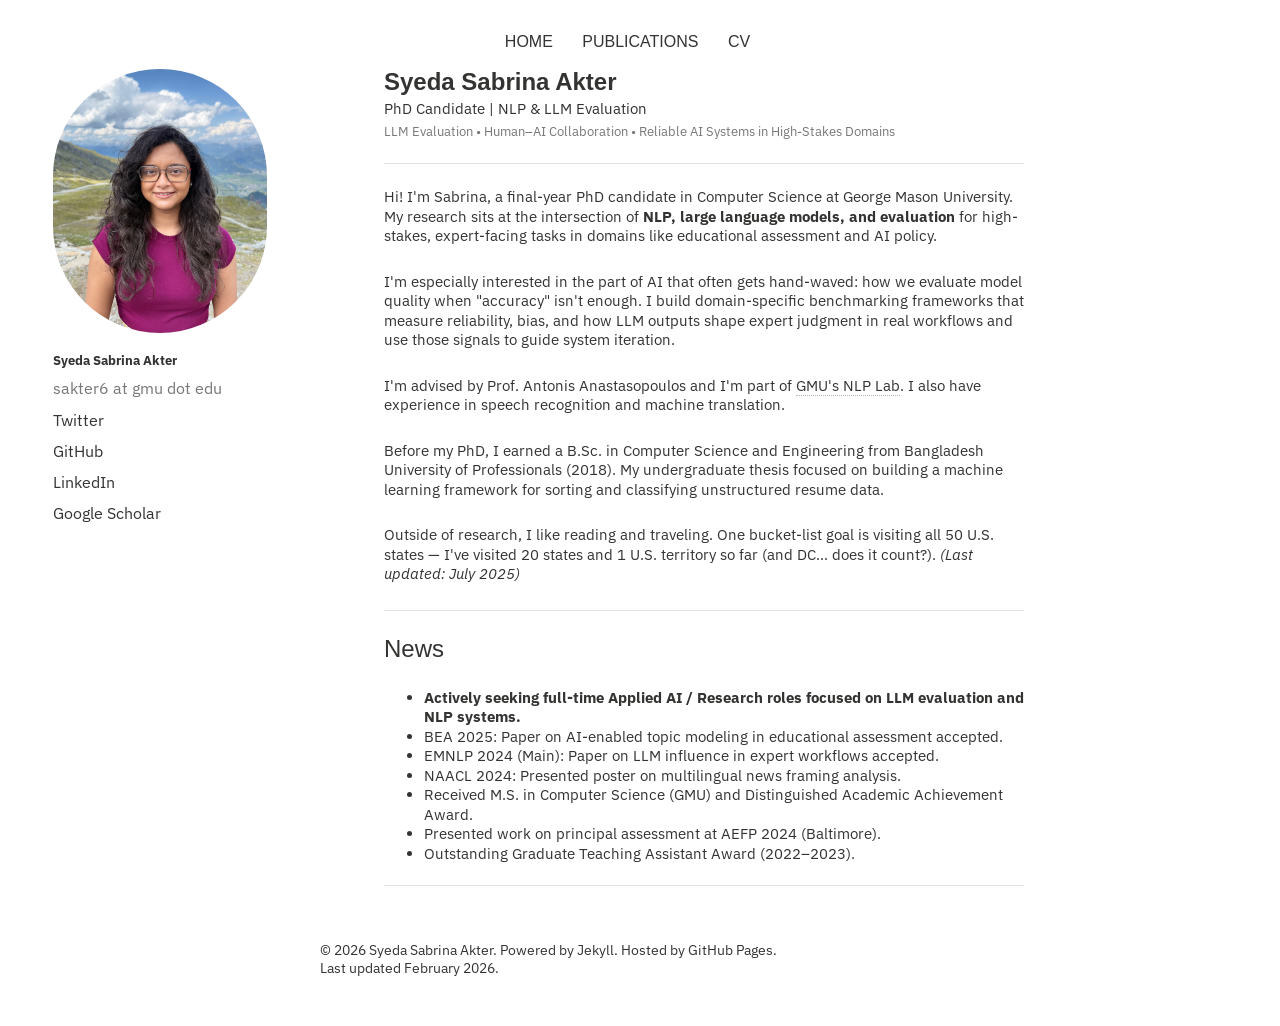
==== index.html @ 2275a905 "Merge pull request #12 from syedasabrina/claude/fix-html-zoom-style-Op8nk Claude/fix html zoom style" ====
<html class="no-js" lang="en">

<head>
<meta charset="utf-8">
<title>Syeda Sabrina Akter</title>

<meta name="keywords" content="about">

<meta name="viewport" content="width=device-width, initial-scale=1.0">

<link rel="stylesheet" href="assets/css/main.css">
<link rel="stylesheet" href="assets/css/additional.css">
<link href="https://fonts.googleapis.com/css?family=PT+Sans+Narrow:400,700|PT+Serif:400,700,400italic|IBM+Plex+Sans:400,700" rel="stylesheet" type="text/css">

</head>

<body class="page">

<div class="navigation-wrapper">
    <div class="top-navigation">
        <nav role="navigation" id="site-nav" class="nav">
            <ul class="xs-nav">
                <li><a href="index.html">HOME</a></li>
                <li><a href="publications.html">PUBLICATIONS</a></li>
                <li><a href="syeda_sabrina_cv.pdf" target="_blank">CV</a></li>
            </ul>
        </nav>
    </div>
</div>

<div id="main" role="main">

<div class="article-author-side my_basics">

    <img src="images/profile_pic.jpg" class="bio-photo" style="max-width:100%;" alt="Syeda Sabrina Akter photo">

    <p class="sidebar-name" style="margin:20px 0 6px 0; font-weight:bold; font-style:normal;">Syeda Sabrina Akter</p>

    <div class="sidebar-contact">
        <p style="margin:0;">sakter6 at gmu dot edu</p>
        <p style="margin:4px 0 0 0;"><a href="https://twitter.com/SyedaSabrina11">Twitter</a></p>
        <p style="margin:4px 0 0 0;"><a href="https://github.com/syedasabrina">GitHub</a></p>
        <p style="margin:4px 0 0 0;"><a href="https://www.linkedin.com/in/syeda-sabrina-akter/">LinkedIn</a></p>
        <p style="margin:4px 0 0 0;"><a href="https://scholar.google.com/citations?user=PHMT3scAAAAJ&hl=en">Google Scholar</a></p>
    </div>

</div>

<article>
<div class="article-wrap">

<div style="margin-bottom:8px;">
    <h3 style="margin:0 0 4px 0;"><b>Syeda Sabrina Akter</b></h3>
    <p style="margin:0 0 6px 0; font-size:15px;">PhD Candidate | NLP &amp; LLM Evaluation</p>
    <p style="margin:0; font-size:13px; color:#777;">LLM Evaluation • Human–AI Collaboration • Reliable AI Systems in High-Stakes Domains</p>
</div>
<hr class="content-divider">

<p style="font-size:15px;">
Hi! I'm Sabrina, a final-year PhD candidate in Computer Science at George Mason University. My research sits at the intersection of <b>NLP, large language models, and evaluation</b> for high-stakes, expert-facing tasks in domains like educational assessment and AI policy.
</p>

<p style="font-size:15px;">
I'm especially interested in the part of AI that often gets hand-waved: how we evaluate model quality when "accuracy" isn't enough. I build domain-specific benchmarking frameworks that measure reliability, bias, and how LLM outputs shape expert judgment in real workflows and use those signals to guide system iteration.
</p>

<p style="font-size:15px;">
I'm advised by Prof. Antonis Anastasopoulos and I'm part of <a href="https://nlp.cs.gmu.edu/">GMU's NLP Lab</a>. I also have experience in speech recognition and machine translation.
</p>

<p style="font-size:15px;">
Before my PhD, I earned a B.Sc. in Computer Science and Engineering from Bangladesh University of Professionals (2018). My undergraduate thesis focused on building a machine learning framework for sorting and classifying unstructured resume data.
</p>

<p style="font-size:15px;">
Outside of research, I like reading and traveling. One bucket-list goal is visiting all 50 U.S. states — I've visited 20 states and 1 U.S. territory so far (and DC… does it count?). <em>(Last updated: July 2025)</em>
</p>

<hr class="content-divider">
<h3>News</h3>

<ul style="font-size:15px;">
<li><b>Actively seeking full-time Applied AI / Research roles focused on LLM evaluation and NLP systems.</b></li>
<li>BEA 2025: Paper on AI-enabled topic modeling in educational assessment accepted.</li>
<li>EMNLP 2024 (Main): Paper on LLM influence in expert workflows accepted.</li>
<li>NAACL 2024: Presented poster on multilingual news framing analysis.</li>
<li>Received M.S. in Computer Science (GMU) and Distinguished Academic Achievement Award.</li>
<li>Presented work on principal assessment at AEFP 2024 (Baltimore).</li>
<li>Outstanding Graduate Teaching Assistant Award (2022–2023).</li>
</ul>
<hr class="content-divider">

</div>
</article>

</div>

<div class="footer-wrap">
<footer>
<span>© 2026 Syeda Sabrina Akter. Powered by Jekyll. Hosted by GitHub Pages.</span><br>
<span>Last updated February 2026.</span>
</footer>
</div>

</body>
</html>
---- assets/css/main.css ----
/*
 *
 *  Minimal Mistakes
 *
 *  Designer: Michael Rose
 *  Twitter: http://twitter.com/mmistakes
 *
*/
/*! normalize.css v2.1.0 | MIT License | git.io/normalize */
/* ==========================================================================
   HTML5 display definitions
   ========================================================================== */
/**
 * Correct `block` display not defined in IE 8/9.
 */
article,
aside,
details,
figcaption,
figure,
footer,
header,
hgroup,
main,
nav,
section,
summary {
  display: block; }

/**
 * Correct `inline-block` display not defined in IE 8/9.
 */
audio,
canvas,
video {
  display: inline-block; }

/**
 * Prevent modern browsers from displaying `audio` without controls.
 * Remove excess height in iOS 5 devices.
 */
audio:not([controls]) {
  display: none;
  height: 0; }

/**
 * Address styling not present in IE 8/9.
 */
[hidden] {
  display: none; }

/* ==========================================================================
   Base
   ========================================================================== */
/**
 * 1. Set default font family to sans-serif.
 * 2. Prevent iOS text size adjust after orientation change, without disabling
 *    user zoom.
 */
html {
  font-family: sans-serif;
  /* 1 */
  -webkit-text-size-adjust: 100%;
  /* 2 */
  -ms-text-size-adjust: 100%;
  /* 2 */ }

/**
 * Remove default margin.
 */
body {
  margin: 0; }

/* ==========================================================================
   Links
   ========================================================================== */
/**
 * Address `outline` inconsistency between Chrome and other browsers.
 */
a:focus {
  outline: thin dotted; }

/**
 * Improve readability when focused and also mouse hovered in all browsers.
 */
a:active,
a:hover {
  outline: 0; }

/* ==========================================================================
   Typography
   ========================================================================== */
/**
 * Address variable `h1` font-size and margin within `section` and `article`
 * contexts in Firefox 4+, Safari 5, and Chrome.
 */
h1 {
  font-size: 2em;
  margin: 0.67em 0; }

/**
 * Address styling not present in IE 8/9, Safari 5, and Chrome.
 */
abbr[title] {
  border-bottom: 1px dotted; }

/**
 * Address style set to `bolder` in Firefox 4+, Safari 5, and Chrome.
 */
b,
strong {
  font-weight: bold; }

/**
 * Address styling not present in Safari 5 and Chrome.
 */
dfn {
  font-style: italic; }

/**
 * Address differences between Firefox and other browsers.
 */
hr {
  -moz-box-sizing: content-box;
  box-sizing: content-box;
  height: 0; }

/**
 * Address styling not present in IE 8/9.
 */
mark {
  background: #ff0;
  color: #000; }

/**
 * Correct font family set oddly in Safari 5 and Chrome.
 */
code,
kbd,
pre,
samp {
  font-family: monospace, serif;
  font-size: 1em; }

/**
 * Improve readability of pre-formatted text in all browsers.
 */
pre {
  white-space: pre; }

/**
 * Set consistent quote types.
 */
q {
  quotes: "\201C" "\201D" "\2018" "\2019"; }

/**
 * Address inconsistent and variable font size in all browsers.
 */
small {
  font-size: 80%; }

/**
 * Prevent `sub` and `sup` affecting `line-height` in all browsers.
 */
sub,
sup {
  font-size: 75%;
  line-height: 0;
  position: relative;
  vertical-align: baseline; }

sup {
  top: -0.5em; }

sub {
  bottom: -0.25em; }

/* ==========================================================================
   Embedded content
   ========================================================================== */
/**
 * Remove border when inside `a` element in IE 8/9.
 */
img {
  border: 0; }

/**
 * Correct overflow displayed oddly in IE 9.
 */
svg:not(:root) {
  overflow: hidden; }

/* ==========================================================================
   Figures
   ========================================================================== */
/**
 * Address margin not present in IE 8/9 and Safari 5.
 */
figure {
  margin: 0; }

/* ==========================================================================
   Forms
   ========================================================================== */
/**
 * Define consistent border, margin, and padding.
 */
fieldset {
  border: 1px solid #c0c0c0;
  margin: 0 2px;
  padding: 0.35em 0.625em 0.75em; }

/**
 * 1. Correct `color` not being inherited in IE 8/9.
 * 2. Remove padding so people aren't caught out if they zero out fieldsets.
 */
legend {
  border: 0;
  /* 1 */
  padding: 0;
  /* 2 */ }

/**
 * 1. Correct font family not being inherited in all browsers.
 * 2. Correct font size not being inherited in all browsers.
 * 3. Address margins set differently in Firefox 4+, Safari 5, and Chrome.
 */
button,
input,
select,
textarea {
  font-family: inherit;
  /* 1 */
  font-size: 100%;
  /* 2 */
  margin: 0;
  /* 3 */ }

/**
 * Address Firefox 4+ setting `line-height` on `input` using `!important` in
 * the UA stylesheet.
 */
button,
input {
  line-height: normal; }

/**
 * Address inconsistent `text-transform` inheritance for `button` and `select`.
 * All other form control elements do not inherit `text-transform` values.
 * Correct `button` style inheritance in Chrome, Safari 5+, and IE 8+.
 * Correct `select` style inheritance in Firefox 4+ and Opera.
 */
button,
select {
  text-transform: none; }

/**
 * 1. Avoid the WebKit bug in Android 4.0.* where (2) destroys native `audio`
 *    and `video` controls.
 * 2. Correct inability to style clickable `input` types in iOS.
 * 3. Improve usability and consistency of cursor style between image-type
 *    `input` and others.
 */
button,
html input[type="button"],
input[type="reset"],
input[type="submit"] {
  -webkit-appearance: button;
  /* 2 */
  cursor: pointer;
  /* 3 */ }

/**
 * Re-set default cursor for disabled elements.
 */
button[disabled],
html input[disabled] {
  cursor: default; }

/**
 * 1. Address box sizing set to `content-box` in IE 8/9.
 * 2. Remove excess padding in IE 8/9.
 */
input[type="checkbox"],
input[type="radio"] {
  box-sizing: border-box;
  /* 1 */
  padding: 0;
  /* 2 */ }

/**
 * 1. Address `appearance` set to `searchfield` in Safari 5 and Chrome.
 * 2. Address `box-sizing` set to `border-box` in Safari 5 and Chrome
 *    (include `-moz` to future-proof).
 */
input[type="search"] {
  -webkit-appearance: textfield;
  /* 1 */
  -moz-box-sizing: content-box;
  -webkit-box-sizing: content-box;
  /* 2 */
  box-sizing: content-box; }

/**
 * Remove inner padding and search cancel button in Safari 5 and Chrome
 * on OS X.
 */
input[type="search"]::-webkit-search-cancel-button,
input[type="search"]::-webkit-search-decoration {
  -webkit-appearance: none; }

/**
 * Remove inner padding and border in Firefox 4+.
 */
button::-moz-focus-inner,
input::-moz-focus-inner {
  border: 0;
  padding: 0; }

/**
 * 1. Remove default vertical scrollbar in IE 8/9.
 * 2. Improve readability and alignment in all browsers.
 */
textarea {
  overflow: auto;
  /* 1 */
  vertical-align: top;
  /* 2 */ }

/* ==========================================================================
   Tables
   ========================================================================== */
/**
 * Remove most spacing between table cells.
 */
table {
  border-collapse: collapse;
  border-spacing: 0;
  margin-bottom: 1.5em;
  width: 100%;
  /* make full width */ }

/* Selection ============================================= */
::-moz-selection {
  background-color: #dadada;
  color: #343434;
  text-shadow: none; }

::selection {
  background-color: #dadada;
  color: #343434;
  text-shadow: none; }

/* Global Classes ======================================== */
.all-caps {
  text-transform: uppercase; }

.pull-left {
  float: left; }

.pull-right {
  float: right; }

.image-pull-right {
  float: right;
  margin-top: 0; }

.clearfix {
  *zoom: 1; }
  .clearfix:before, .clearfix:after {
    display: table;
    content: ""; }
  .clearfix:after {
    clear: both; }

.unstyled-list {
  list-style: none;
  margin-left: 0;
  padding-left: 0; }
  .unstyled-list li {
    list-style-type: none; }

/* Global Transition ==================================== */
b, i, strong, em, blockquote, p, q, span, figure, img, h1, h2, header, input, a {
  -webkit-transition: all 0.2s ease;
  -moz-transition: all 0.2s ease;
  -ms-transition: all 0.2s ease;
  -o-transition: all 0.2s ease;
  transition: all 0.2s ease; }

h1, h2, h3, h4, h5, h6 {
  font-family: "Pragati Narrow", sans-serif; }

h1 {
  font-size: 32px;
  font-size: 2rem;
  line-height: 0.8125;
  margin-bottom: 26px;
  margin-bottom: 1.625rem; }

h2 {
  font-size: 28px;
  font-size: 1.75rem;
  line-height: 0.9286;
  margin-bottom: 26px;
  margin-bottom: 1.625rem; }

h3 {
  font-weight: normal;
  font-size: 24px;
  font-size: 1.5rem;
  line-height: 1.0833;
  margin-bottom: 26px;
  margin-bottom: 1.625rem; }

h4 {
  font-weight: normal;
  font-size: 18px;
  font-size: 1.125rem;
  line-height: 1.4444;
  margin-bottom: 26px;
  margin-bottom: 1.625rem; }

h5 {
  font-weight: normal;
  font-size: 16px;
  font-size: 1rem;
  line-height: 1.625;
  margin-bottom: 26px;
  margin-bottom: 1.625rem; }

h6 {
  font-weight: normal;
  font-size: 14px;
  font-size: 0.875rem;
  line-height: 1.8571;
  margin-bottom: 26px;
  margin-bottom: 1.625rem; }

a {
  text-decoration: none;
  color: #343434; }
  a:visited {
    color: #4e4e4e; }
  a:hover {
    color: #1b1b1b; }
  a:focus {
    outline: thin dotted;
    color: #343434; }
  a:hover, a:active {
    outline: 0; }

figcaption {
  padding-top: 10px;
  font-size: 14px;
  font-size: 0.875rem;
  line-height: 1.8571;
  line-height: 1.3;
  color: #4d4d4b; }

.image-credit {
  display: inline;
  float: left;
  width: 83.33333%;
  margin-left: 8.33333%;
  margin-right: 8.33333%;
  display: block;
  text-align: right;
  font-size: 12px;
  font-size: 0.75rem;
  line-height: 2.1667;
  line-height: 1.3;
  font-style: italic;
  color: #80807e; }
  @media only screen and (min-width: 37.5em) {
    .image-credit {
      display: inline;
      float: left;
      width: 75%;
      margin-left: 0%;
      margin-right: 0%; } }
  @media only screen and (min-width: 86.375em) {
    .image-credit {
      display: inline;
      float: left;
      width: 70.83333%; } }
  .image-credit a {
    color: #80807e; }

.notice {
  margin-top: 1.5em;
  padding: .5em 1em;
  text-indent: 0;
  font-size: 14px;
  font-size: 0.875rem;
  background-color: #fff;
  border: 1px solid #cccccc;
  border-radius: 3px; }

blockquote {
  margin-left: -28px;
  padding-left: 20px;
  border-left: 8px solid #333332;
  font-family: "IBM Plex Sans", sans-serif;
  font-style: italic; }

.footnotes ol, .footnotes li, .footnotes p {
  margin-bottom: 0;
  font-size: 14px;
  font-size: 0.875rem; }

p {
  margin: 0 0 1.625rem; }

tt, code, kbd, samp, pre {
  font-family: Monaco, "Courier New", "DejaVu Sans Mono", "Bitstream Vera Sans Mono", monospace; }

p code,
li code {
  font-size: 12px;
  font-size: 0.75rem;
  line-height: 1.5;
  white-space: nowrap;
  margin: 0 2px;
  padding: 0 5px;
  border: 1px solid #f7f7f7;
  background-color: #efefef;
  border-radius: 3px; }

pre {
  font-size: 12px;
  font-size: 0.75rem;
  line-height: 1.5;
  overflow-x: auto; }

.highlight {
  background-color: #efefef;
  font-family: Monaco, "Courier New", "DejaVu Sans Mono", "Bitstream Vera Sans Mono", monospace;
  font-size: 12px;
  font-size: 0.75rem;
  line-height: 2.1667;
  color: #333332;
  margin-bottom: 1.5em;
  border-radius: 4px;
  /* Comment */
  /* Error */
  /* Keyword */
  /* Operator */
  /* Comment.Multiline */
  /* Comment.Preproc */
  /* Comment.Single */
  /* Comment.Special */
  /* Generic.Deleted */
  /* Generic.Emph */
  /* Generic.Error */
  /* Generic.Heading */
  /* Generic.Inserted */
  /* Generic.Output */
  /* Generic.Prompt */
  /* Generic.Strong */
  /* Generic.Subheading */
  /* Generic.Traceback */
  /* Keyword.Constant */
  /* Keyword.Declaration */
  /* Keyword.Namespace */
  /* Keyword.Pseudo */
  /* Keyword.Reserved */
  /* Keyword.Type */
  /* Literal.Number */
  /* Literal.String */
  /* Name.Attribute */
  /* Name.Builtin */
  /* Name.Class */
  /* Name.Constant */
  /* Name.Decorator */
  /* Name.Entity */
  /* Name.Exception */
  /* Name.Function */
  /* Name.Label */
  /* Name.Namespace */
  /* Name.Tag */
  /* Name.Variable */
  /* Operator.Word */
  /* Text.Whitespace */
  /* Literal.Number.Float */
  /* Literal.Number.Hex */
  /* Literal.Number.Integer */
  /* Literal.Number.Oct */
  /* Literal.String.Backtick */
  /* Literal.String.Char */
  /* Literal.String.Doc */
  /* Literal.String.Double */
  /* Literal.String.Escape */
  /* Literal.String.Heredoc */
  /* Literal.String.Interpol */
  /* Literal.String.Other */
  /* Literal.String.Regex */
  /* Literal.String.Single */
  /* Literal.String.Symbol */
  /* Name.Builtin.Pseudo */
  /* Name.Variable.Class */
  /* Name.Variable.Global */
  /* Name.Variable.Instance */
  /* Literal.Number.Integer.Long */ }
  .highlight pre {
    position: relative;
    margin: 0;
    padding: 1em; }
  .highlight .lineno {
    padding-right: 24px;
    color: #b3b3b1; }
  .highlight .hll {
    background-color: #ffffcc; }
  .highlight .c {
    color: #999988;
    font-style: italic; }
  .highlight .err {
    color: #a61717;
    background-color: #e3d2d2; }
  .highlight .k {
    color: #000000;
    font-weight: bold; }
  .highlight .o {
    color: #000000;
    font-weight: bold; }
  .highlight .cm {
    color: #999988;
    font-style: italic; }
  .highlight .cp {
    color: #999999;
    font-weight: bold;
    font-style: italic; }
  .highlight .c1 {
    color: #999988;
    font-style: italic; }
  .highlight .cs {
    color: #999999;
    font-weight: bold;
    font-style: italic; }
  .highlight .gd {
    color: #000000;
    background-color: #ffdddd; }
  .highlight .ge {
    color: #000000;
    font-style: italic; }
  .highlight .gr {
    color: #aa0000; }
  .highlight .gh {
    color: #999999; }
  .highlight .gi {
    color: #000000;
    background-color: #ddffdd; }
  .highlight .go {
    color: #888888; }
  .highlight .gp {
    color: #555555; }
  .highlight .gs {
    font-weight: bold; }
  .highlight .gu {
    color: #aaaaaa; }
  .highlight .gt {
    color: #aa0000; }
  .highlight .kc {
    color: #000000;
    font-weight: bold; }
  .highlight .kd {
    color: #000000;
    font-weight: bold; }
  .highlight .kn {
    color: #000000;
    font-weight: bold; }
  .highlight .kp {
    color: #000000;
    font-weight: bold; }
  .highlight .kr {
    color: #000000;
    font-weight: bold; }
  .highlight .kt {
    color: #445588;
    font-weight: bold; }
  .highlight .m {
    color: #009999; }
  .highlight .s {
    color: #d01040; }
  .highlight .na {
    color: #008080; }
  .highlight .nb {
    color: #0086B3; }
  .highlight .nc {
    color: #445588;
    font-weight: bold; }
  .highlight .no {
    color: #008080; }
  .highlight .nd {
    color: #3c5d5d;
    font-weight: bold; }
  .highlight .ni {
    color: #800080; }
  .highlight .ne {
    color: #990000;
    font-weight: bold; }
  .highlight .nf {
    color: #990000;
    font-weight: bold; }
  .highlight .nl {
    color: #990000;
    font-weight: bold; }
  .highlight .nn {
    color: #555555; }
  .highlight .nt {
    color: #000080; }
  .highlight .nv {
    color: #008080; }
  .highlight .ow {
    color: #000000;
    font-weight: bold; }
  .highlight .w {
    color: #bbbbbb; }
  .highlight .mf {
    color: #009999; }
  .highlight .mh {
    color: #009999; }
  .highlight .mi {
    color: #009999; }
  .highlight .mo {
    color: #009999; }
  .highlight .sb {
    color: #d01040; }
  .highlight .sc {
    color: #d01040; }
  .highlight .sd {
    color: #d01040; }
  .highlight .s2 {
    color: #d01040; }
  .highlight .se {
    color: #d01040; }
  .highlight .sh {
    color: #d01040; }
  .highlight .si {
    color: #d01040; }
  .highlight .sx {
    color: #d01040; }
  .highlight .sr {
    color: #009926; }
  .highlight .s1 {
    color: #d01040; }
  .highlight .ss {
    color: #990073; }
  .highlight .bp {
    color: #999999; }
  .highlight .vc {
    color: #008080; }
  .highlight .vg {
    color: #008080; }
  .highlight .vi {
    color: #008080; }
  .highlight .il {
    color: #009999; }

.CodeRay {
  background-color: #efefef;
  font-family: Monaco, "Courier New", "DejaVu Sans Mono", "Bitstream Vera Sans Mono", monospace;
  font-size: 12px;
  font-size: 0.75rem;
  line-height: 2.1667;
  color: #333332;
  margin-bottom: 1.5em;
  border-radius: 4px; }
  .CodeRay pre {
    margin: 0px;
    padding: 1em; }

span.CodeRay {
  white-space: pre;
  border: 0px;
  padding: 2px; }

table.CodeRay {
  border-collapse: collapse;
  width: 100%;
  padding: 2px; }

table.CodeRay td {
  padding: 1em 0.5em;
  vertical-align: top; }

.CodeRay .line-numbers, .CodeRay .no {
  background-color: #ECECEC;
  color: #AAA;
  text-align: right; }

.CodeRay .line-numbers a {
  color: #AAA; }

.CodeRay .line-numbers tt {
  font-weight: bold; }

.CodeRay .line-numbers .highlighted {
  color: red; }

.CodeRay .line {
  display: block;
  float: left;
  width: 100%; }

.CodeRay span.line-numbers {
  padding: 0 24px 0 4px; }

.CodeRay .code {
  width: 100%; }

ol.CodeRay {
  font-size: 10pt; }

ol.CodeRay li {
  white-space: pre; }

.CodeRay .code pre {
  overflow: auto; }

.CodeRay .debug {
  color: white !important;
  background: blue !important; }

.CodeRay .annotation {
  color: #007; }

.CodeRay .attribute-name {
  color: #f08; }

.CodeRay .attribute-value {
  color: #700; }

.CodeRay .binary {
  color: #509;
  font-weight: bold; }

.CodeRay .comment {
  color: #998;
  font-style: italic; }

.CodeRay .char {
  color: #04D; }

.CodeRay .char .content {
  color: #04D; }

.CodeRay .char .delimiter {
  color: #039; }

.CodeRay .class {
  color: #458;
  font-weight: bold; }

.CodeRay .complex {
  color: #A08;
  font-weight: bold; }

.CodeRay .constant {
  color: teal; }

.CodeRay .color {
  color: #0A0; }

.CodeRay .class-variable {
  color: #369; }

.CodeRay .decorator {
  color: #B0B; }

.CodeRay .definition {
  color: #099;
  font-weight: bold; }

.CodeRay .directive {
  color: #088;
  font-weight: bold; }

.CodeRay .delimiter {
  color: black; }

.CodeRay .doc {
  color: #970; }

.CodeRay .doctype {
  color: #34b; }

.CodeRay .doc-string {
  color: #D42;
  font-weight: bold; }

.CodeRay .escape {
  color: #666;
  font-weight: bold; }

.CodeRay .entity {
  color: #800;
  font-weight: bold; }

.CodeRay .error {
  color: #F00;
  background-color: #FAA; }

.CodeRay .exception {
  color: #C00;
  font-weight: bold; }

.CodeRay .filename {
  color: #099; }

.CodeRay .function {
  color: #900;
  font-weight: bold; }

.CodeRay .global-variable {
  color: teal;
  font-weight: bold; }

.CodeRay .hex {
  color: #058;
  font-weight: bold; }

.CodeRay .integer {
  color: #099; }

.CodeRay .include {
  color: #B44;
  font-weight: bold; }

.CodeRay .inline {
  color: black; }

.CodeRay .inline .inline {
  background: #ccc; }

.CodeRay .inline .inline .inline {
  background: #bbb; }

.CodeRay .inline .inline-delimiter {
  color: #D14; }

.CodeRay .inline-delimiter {
  color: #D14; }

.CodeRay .important {
  color: #f00; }

.CodeRay .interpreted {
  color: #B2B;
  font-weight: bold; }

.CodeRay .instance-variable {
  color: teal; }

.CodeRay .label {
  color: #970;
  font-weight: bold; }

.CodeRay .local-variable {
  color: #963; }

.CodeRay .octal {
  color: #40E;
  font-weight: bold; }

.CodeRay .predefined-constant {
  font-weight: bold; }

.CodeRay .predefined {
  color: #369;
  font-weight: bold; }

.CodeRay .preprocessor {
  color: #579; }

.CodeRay .pseudo-class {
  color: #00C;
  font-weight: bold; }

.CodeRay .predefined-type {
  color: #074;
  font-weight: bold; }

.CodeRay .reserved, .keyword {
  color: #000;
  font-weight: bold; }

.CodeRay .key {
  color: #808; }

.CodeRay .key .delimiter {
  color: #606; }

.CodeRay .key .char {
  color: #80f; }

.CodeRay .value {
  color: #088; }

.CodeRay .regexp {
  background-color: #fff0ff; }

.CodeRay .regexp .content {
  color: #808; }

.CodeRay .regexp .delimiter {
  color: #404; }

.CodeRay .regexp .modifier {
  color: #C2C; }

.CodeRay .regexp .function {
  color: #404;
  font-weight: bold; }

.CodeRay .string {
  color: #D20; }

.CodeRay .string .string .string {
  background-color: #ffd0d0; }

.CodeRay .string .content {
  color: #D14; }

.CodeRay .string .char {
  color: #D14; }

.CodeRay .string .delimiter {
  color: #D14; }

.CodeRay .shell {
  color: #D14; }

.CodeRay .shell .delimiter {
  color: #D14; }

.CodeRay .symbol {
  color: #990073; }

.CodeRay .symbol .content {
  color: #A60; }

.CodeRay .symbol .delimiter {
  color: #630; }

.CodeRay .tag {
  color: #070; }

.CodeRay .tag-special {
  color: #D70;
  font-weight: bold; }

.CodeRay .type {
  color: #339;
  font-weight: bold; }

.CodeRay .variable {
  color: #036; }

.CodeRay .insert {
  background: #afa; }

.CodeRay .delete {
  background: #faa; }

.CodeRay .change {
  color: #aaf;
  background: #007; }

.CodeRay .head {
  color: #f8f;
  background: #505; }

.CodeRay .insert .insert {
  color: #080;
  font-weight: bold; }

.CodeRay .delete .delete {
  color: #800;
  font-weight: bold; }

.CodeRay .change .change {
  color: #66f; }

.CodeRay .head .head {
  color: #f4f; }

hr {
  display: block;
  margin: 1em 0;
  padding: 0;
  height: 1px;
  border: 0;
  border-top: 1px solid #ccc;
  border-bottom: 1px solid #fff; }

/* Figures and images ==================================== */
figure {
  margin-bottom: 1.625rem; }

article img {
  max-width: 100%;
  height: auto;
  border-width: 0;
  vertical-align: middle;
  -ms-interpolation-mode: bicubic; }

svg:not(:root) {
  overflow: hidden; }

.half {
  margin: 0 auto;
  width: 100%;
  *zoom: 1; }
  .half:before, .half:after {
    display: table;
    content: "";
    line-height: 0; }
  .half:after {
    clear: both; }
  @media only screen and (min-width: 30em) {
    .half img {
      display: inline;
      float: left;
      width: 50%; }
    .half figcaption {
      display: inline;
      float: left;
      width: 100%; } }

.third {
  margin: 0 auto;
  width: 100%;
  *zoom: 1; }
  .third:before, .third:after {
    display: table;
    content: "";
    line-height: 0; }
  .third:after {
    clear: both; }
  @media only screen and (min-width: 30em) {
    .third img {
      display: inline;
      float: left;
      width: 33.33333%; }
    .third figcaption {
      display: inline;
      float: left;
      width: 100%; } }

/* Buttons ============================================== */
.btn, #goog-wm-sb {
  display: inline-block;
  margin-bottom: 20px;
  padding: 8px 20px;
  font-size: 14px;
  font-size: 0.875rem;
  background-color: #111;
  color: #fff;
  border-width: 2px !important;
  border-style: solid !important;
  border-color: #111;
  border-radius: 3px; }
  .btn:visited, #goog-wm-sb:visited {
    color: #fff; }
  .btn:hover, #goog-wm-sb:hover {
    background-color: #fff;
    color: #111; }

  .btn-outline-success {
    background-color: #5cb85c;
    color: #fff;
    border-color: #5cb85c; }
    .btn-outline-success:visited {
      color: #fff; }
    .btn-outline-success:hover {
      background-color: #fff;
      color: #5cb85c; }

  .btn-outline-danger {
    background-color: #dc3545;
    color: #fff;
    border-color: #dc3545; }
    .btn-outline-success:visited {
      color: #fff; }
    .btn-outline-success:hover {
      background-color: #fff;
      color: #dc3545; }

.btn-success {
  background-color: #5cb85c;
  color: #fff;
  border-color: #5cb85c; }
  .btn-success:visited {
    color: #fff; }
  .btn-success:hover {
    background-color: #fff;
    color: #5cb85c; }

.btn-warning {
  background-color: #dd8338;
  color: #fff;
  border-color: #dd8338; }
  .btn-warning:visited {
    color: #fff; }
  .btn-warning:hover {
    background-color: #fff;
    color: #dd8338; }

.btn-danger {
  background-color: #C64537;
  color: #fff;
  border-color: #C64537; }
  .btn-danger:visited {
    color: #fff; }
  .btn-danger:hover {
    background-color: #fff;
    color: #C64537; }

.btn-info {
  background-color: #308cbc;
  color: #fff;
  border-color: #308cbc; }
  .btn-info:visited {
    color: #fff; }
  .btn-info:hover {
    background-color: #fff;
    color: #308cbc; }

/* Well ================================================= */
.well {
  min-height: 20px;
  padding: 19px;
  margin-bottom: 20px;
  background-color: #f5f5f5;
  border: 1px solid #e3e3e3;
  border-radius: 4px;
  -webkit-box-shadow: inset 0 1px 1px rgba(0, 0, 0, 0.05);
  -moz-box-shadow: inset 0 1px 1px rgba(0, 0, 0, 0.05);
  box-shadow: inset 0 1px 1px rgba(0, 0, 0, 0.05); }

btnform {
  margin: 0 0 5px 0; }
  btnform fieldset {
    margin-bottom: 5px;
    padding: 0;
    border-width: 0; }
  btnform legend {
    display: block;
    width: 100%;
    margin-bottom: 10px;
    *margin-left: -7px;
    padding: 0;
    color: #333332;
    border: 0;
    border-bottom: 1px solid #dddddd;
    white-space: normal; }
  btnform p {
    margin-bottom: 5px / 2; }
  btnform ul {
    list-style-type: none;
    margin: 0 0 5px 0;
    padding: 0; }
  btnform br {
    display: none; }

label,
input,
button,
select,
textarea {
  vertical-align: baseline;
  *vertical-align: middle; }

input,
button,
select,
textarea {
  font-family: "IBM Plex Sans", sans-serif;
  -webkit-box-sizing: border-box;
  -moz-box-sizing: border-box;
  -ms-box-sizing: border-box;
  box-sizing: border-box; }

label {
  display: block;
  margin-bottom: 10px / 8;
  font-weight: bold;
  color: #333332;
  cursor: pointer; }
  label input,
  label textarea,
  label select {
    display: block; }

input,
textarea,
select {
  display: inline-block;
  width: 100%;
  padding: 4px;
  margin-bottom: 5px / 4;
  background-color: #fff;
  border: 1px solid #dddddd;
  color: #333332; }
  input:hover,
  textarea:hover,
  select:hover {
    border-color: #919191; }

.input-mini {
  width: 60px; }

.input-small {
  width: 90px; }

input[type="image"],
input[type="checkbox"],
input[type="radio"] {
  width: auto;
  height: auto;
  padding: 0;
  margin: 3px 0;
  *margin-top: 0;
  line-height: normal;
  cursor: pointer;
  border-radius: 0;
  border: 0 \9; }

input[type="checkbox"],
input[type="radio"] {
  -webkit-box-sizing: border-box;
  -moz-box-sizing: border-box;
  -ms-box-sizing: border-box;
  box-sizing: border-box;
  padding: 0;
  *width: 13px;
  *height: 13px; }

input[type="image"] {
  border: 0;
  -webkit-box-shadow: none;
  -moz-box-shadow: none;
  box-shadow: none; }

input[type="file"] {
  width: auto;
  padding: initial;
  line-height: initial;
  border: initial;
  background-color: transparent;
  background-color: initial;
  -webkit-box-shadow: none;
  -moz-box-shadow: none;
  box-shadow: none; }

input[type="button"],
input[type="reset"],
input[type="submit"] {
  width: auto;
  height: auto;
  cursor: pointer;
  *overflow: visible; }

select,
input[type="file"] {
  *margin-top: 4px; }

select {
  width: auto;
  background-color: #fff; }

select[multiple],
select[size] {
  height: auto; }

textarea {
  resize: vertical;
  overflow: auto;
  height: auto;
  overflow: auto;
  vertical-align: top; }

input[type="hidden"] {
  display: none; }

.radio,
.checkbox {
  padding-left: 18px;
  font-weight: normal; }

.radio input[type="radio"],
.checkbox input[type="checkbox"] {
  float: left;
  margin-left: -18px; }

.radio.inline,
.checkbox.inline {
  display: inline-block;
  padding-top: 5px;
  margin-bottom: 0;
  vertical-align: middle; }

.radio.inline + .radio.inline,
.checkbox.inline + .checkbox.inline {
  margin-left: 10px; }

/* disabled ==================================== */
input[disabled],
select[disabled],
textarea[disabled],
input[readonly],
select[readonly],
textarea[readonly] {
  opacity: 0.5;
  cursor: not-allowed; }

/* focus and active ============================ */
input:focus,
textarea:focus {
  border-color: #111;
  outline: 0;
  outline: thin dotted \9; }

input[type="file"]:focus,
input[type="radio"]:focus,
input[type="checkbox"]:focus,
select:focus {
  -webkit-box-shadow: none;
  -moz-box-shadow: none;
  box-shadow: none; }

/* help text ==================================== */
.help-block,
.help-inline {
  color: #919191; }

.help-block {
  display: block;
  margin-bottom: 1em;
  line-height: 1em; }

.help-inline {
  display: inline-block;
  vertical-align: middle;
  padding-left: 5px; }

/* .form-inline ================================= */
.form-inline input,
.form-inline textarea,
.form-inline select {
  display: inline-block;
  margin-bottom: 0; }

.form-inline label {
  display: inline-block; }

.form-inline .radio,
.form-inline .checkbox,
.form-inline .radio {
  padding-left: 0;
  margin-bottom: 0;
  vertical-align: middle; }

.form-inline .radio input[type="radio"],
.form-inline .checkbox input[type="checkbox"] {
  float: left;
  margin-left: 0;
  margin-right: 3px; }

/* .form-search ================================= */
.form-search input,
.form-search textarea,
.form-search select {
  display: inline-block;
  margin-bottom: 0; }

.form-search .search-query {
  padding-left: 14px;
  padding-right: 14px;
  margin-bottom: 0;
  border-radius: 14px; }

.form-search label {
  display: inline-block; }

.form-search .radio,
.form-search .checkbox,
.form-inline .radio {
  padding-left: 0;
  margin-bottom: 0;
  vertical-align: middle; }

.form-search .radio input[type="radio"],
.form-search .checkbox input[type="checkbox"] {
  float: left;
  margin-left: 0;
  margin-right: 3px; }

body {
  background-color: #fff;
  font-family: "IBM Plex Sans", sans-serif;
  color: #333332;
  line-height: 1.3; }

.navigation-wrapper {
  margin: 0 auto;
  width: 100%;
  padding: 2em 0 0;
  font-family: "Pragati Narrow", sans-serif;
  font-weight: normal;
  text-transform: uppercase;
  *zoom: 1; }
  .navigation-wrapper:before, .navigation-wrapper:after {
    display: table;
    content: "";
    line-height: 0; }
  .navigation-wrapper:after {
    clear: both; }

.site-name {
  display: inline;
  float: left;
  width: 83.33333%;
  margin-left: 8.33333%;
  margin-right: 8.33333%;
  margin-bottom: 1em;
  float: none;
  display: block;
  font-size: 24px;
  font-size: 1.5rem; }
  @media only screen and (min-width: 37.5em) {
    .site-name {
      display: inline;
      float: left;
      width: 16.66667%;
      margin-left: 4.16667%;
      margin-right: 4.16667%;
      font-size: 16px;
      font-size: 1rem; } }
  @media only screen and (min-width: 86.375em) {
    .site-name {
      display: inline;
      float: left;
      width: 12.5%;
      margin-left: 16.66667%; } }

.top-navigation {
  display: inline;
  float: left;
  width: 83.33333%;
  margin-left: 8.33333%;
  margin-right: 8.33333%;
  margin-bottom: 1em;
  float: none;
  display: block; }
  @media only screen and (min-width: 37.5em) {
    .top-navigation {
      display: inline;
      float: left;
      width: 75%;
      margin-left: 0%;
      margin-right: 0%; } }
  @media only screen and (min-width: 86.375em) {
    .top-navigation {
      display: inline;
      float: left;
      width: 66.66667%; } }
  .top-navigation ul {
    margin: 0;
    padding: 0;
    clear: both;
    list-style-type: none; }
  .top-navigation li {
    display: block;
    list-style-type: none;
    border-bottom: 1px solid #dddddd;
    border-bottom: 1px solid fade(#111, 10);
    font-size: 16px;
    font-size: 1rem; }
    .top-navigation li:last-child {
      border-bottom: 0 solid transparent; }
    @media only screen and (min-width: 37.5em) {
      .top-navigation li {
        display: inline;
        margin-right: 25px;
        white-space: nowrap;
        border-bottom: 0 solid transparent; } }
    .top-navigation li a {
      display: block;
      padding: 10px 0;
      decoration: none;
      border-bottom: 0 solid transparent;
      -webkit-transition: all 0.2s;
      -moz-transition: all 0.2s;
      -ms-transition: all 0.2s;
      -o-transition: all 0.2s;
      transition: all 0.2s; }
      @media only screen and (min-width: 37.5em) {
        .top-navigation li a {
          display: inline;
          padding: 0; } }

.navicon-lines-button {
  padding: 0.375rem 0.75rem;
  transition: .3s;
  cursor: pointer;
  user-select: none;
  border-radius: 0.21429rem; }

.navicon-lines-button:hover {
  opacity: 1; }

.navicon-lines-button:active {
  transition: 0; }

.navicon-lines {
  margin-right: 10px;
  margin-bottom: 0.3rem;
  display: inline-block;
  width: 1.5rem;
  height: 0.21429rem;
  background: #fff;
  border-radius: 0.10714rem;
  transition: .3s;
  position: relative; }
  .navicon-lines:before, .navicon-lines:after {
    display: inline-block;
    width: 1.5rem;
    height: 0.21429rem;
    background: #fff;
    border-radius: 0.10714rem;
    transition: .3s;
    position: absolute;
    left: 0;
    content: '';
    -webkit-transform-origin: 0.10714rem center;
    transform-origin: 0.10714rem center; }
  .navicon-lines:before {
    top: 0.375rem; }
  .navicon-lines:after {
    top: -0.375rem; }

.navicon-lines-button:hover {
  opacity: 1; }
  .navicon-lines-button:hover .navicon-lines:before {
    top: 0.42857rem; }
  .navicon-lines-button:hover .navicon-lines:after {
    top: -0.42857rem; }

.navicon-lines-button.x.active .navicon-lines {
  background: transparent; }
  .navicon-lines-button.x.active .navicon-lines:before, .navicon-lines-button.x.active .navicon-lines:after {
    -webkit-transform-origin: 50% 50%;
    transform-origin: 50% 50%;
    top: 0;
    width: 1.5rem; }
  .navicon-lines-button.x.active .navicon-lines:before {
    -webkit-transform: rotate3d(0, 0, 1, 45deg);
    transform: rotate3d(0, 0, 1, 45deg); }
  .navicon-lines-button.x.active .navicon-lines:after {
    -webkit-transform: rotate3d(0, 0, 1, -45deg);
    transform: rotate3d(0, 0, 1, -45deg); }

.nav .navtoogle {
  font-size: 18px;
  font-size: 1.125rem;
  font-weight: normal;
  background-color: #111;
  color: #fff;
  border: none;
  cursor: pointer; }
  @media only screen and (min-width: 37.5em) {
    .nav .navtoogle {
      display: none; } }

.nav button {
  border: none;
  background: none; }

.navtoogle i {
  z-index: -1; }

.icon-menu {
  position: relative;
  top: 3px;
  line-height: 0; }

.no-js .nav .navtoggle {
  display: none; }

.no-js .nav ul {
  max-height: 30em;
  overflow: hidden; }

.js .nav ul {
  max-height: 0;
  overflow: hidden; }
  @media only screen and (min-width: 37.5em) {
    .js .nav ul {
      max-height: 30em; }


    }

.js .nav .active + ul {
  max-height: 30em;
  overflow: hidden;
  -webkit-transition: max-height .4s;
  -moz-transition: max-height .4s;
  -o-transition: max-height .4s;
  -ms-transition: max-height .4s;
  transition: max-height .4s; }

#main {
  counter-reset: captions;
  margin: 0 auto;
  width: 100%;
  *zoom: 1;
  clear: both;
  margin-top: 1em; }
  #main:before, #main:after {
    display: table;
    content: "";
    line-height: 0; }
  #main:after {
    clear: both; }
  #main article {
    margin: 0 auto;
    width: 100%;
    display: inline;
    float: left;
    width: 83.33333%;
    margin-left: 8.33333%;
    margin-right: 8.33333%;
    margin-bottom: 2em; }
    @media only screen and (min-width: 37.5em) {
      #main article {
        display: inline;
        float: left;
        width: 50%;
        margin-left: 5%;
        margin-right: 0%; } }
    @media only screen and (min-width: 86.375em) {
      #main article {
        display: inline;
        float: left;
        width: 37.5%; } }

#index {
  margin: 0 auto;
  width: 100%;
  display: inline;
  float: left;
  width: 83.33333%;
  margin-left: 8.33333%;
  margin-right: 8.33333%;
  margin-bottom: 2em; }
  @media only screen and (min-width: 37.5em) {
    #index {
      display: inline;
      float: left;
      width: 50%;
      margin-left: 0%;
      margin-right: 0%; } }
  @media only screen and (min-width: 86.375em) {
    #index {
      display: inline;
      float: left;
      width: 37.5%; } }
  #index h3 {
    margin: 0;
    padding-bottom: .5em;
    font-size: 28px;
    font-size: 1.75rem;
    border-bottom: 1px solid #c4c4c4; }
  #index article h2 {
    margin-bottom: 4px;
    font-size: 20px;
    font-size: 1.25rem; }
    #index article h2.link-post {
      margin-bottom: 26px;
      margin-bottom: 1.625rem; }
  #index article p {
    font-size: 14px;
    font-size: 0.875rem; }
  #index article p + p {
    text-indent: 0; }

.image-wrap {
  position: relative;
  margin-bottom: 2em; }
  .image-wrap:after {
    content: " ";
    display: block;
    position: absolute;
    bottom: -1px;
    left: 8%;
    width: 0;
    height: 0;
    border: 20px solid transparent;
    border-bottom-color: #fff; }
    @media only screen and (min-width: 37.5em) {
      .image-wrap:after {
        left: 25%; } }
    @media only screen and (min-width: 86.375em) {
      .image-wrap:after {
        left: 33.333333333%; } }
  .image-wrap img {
    width: 100%;
    height: auto;
    -ms-interpolation-mode: bicubic; }
  .image-wrap .headline-wrap {
    position: absolute;
    bottom: 25px;
    margin-left: 8.33333%; }
    @media only screen and (min-width: 37.5em) {
      .image-wrap .headline-wrap {
        left: 25%;
        margin-left: 0; } }
    @media only screen and (min-width: 86.375em) {
      .image-wrap .headline-wrap {
        margin-left: 8.33333%; } }
    .image-wrap .headline-wrap h1, .image-wrap .headline-wrap h2 {
      color: #fff;
      text-shadow: 0 1px 2px rgba(0, 0, 0, 0.25); }

.byline {
  clear: both;
  font-size: 80%; }

.article-author-side h3,
.article-author-bottom h3 {
  margin-bottom: 0; }
.article-author-side p,
.article-author-bottom p {
  font-size: 80%;
  font-style: italic; }
.article-author-side a, .article-author-side a:hover,
.article-author-bottom a,
.article-author-bottom a:hover {
  border-bottom: 0 solid transparent; }

.author-social {
  display: block;
  margin-bottom: 5px;
  font-size: 14px;
  font-size: 0.875rem;
  color: #111; }
  .author-social:visited {
    color: #111; }
  .author-social:hover {
    -webkit-transform: scale(1.1);
    -moz-transform: scale(1.1);
    -ms-transform: scale(1.1);
    -o-transform: scale(1.1);
    transform: scale(1.1); }
  .author-social:active {
    -webkit-transform: translate(0, 2px);
    -moz-transform: translate(0, 2px);
    -ms-transform: translate(0, 2px);
    -o-transform: translate(0, 2px);
    transform: translate(0, 2px); }
  .author-social .fa {
    margin-right: 5px; }

.article-author-side {
  display: none; }
  .article-author-side .bio-photo {
    max-width: 110px;
    border-radius: 150px; }

   /*PHONES MEDIA QUERY*/
  @media screen and (max-width: 600px) {


    .article-author-side {
        display: block;
        max-width: 50%;
        float: left;
        margin-left: 25%;

      }
      .my_name {
        margin-left: -30%;
      margin-bottom: 5%;
      margin-top: -10%;
      }

      .mail_icon{
        margin-left: 25%!important;
      }

    }

    @media only screen and (min-width: 600px) and (max-width: 675px) {
      .author-social{
        position: absolute;
        left: 9%;
      }

    }

    @media only screen and (min-width: 600px) and (max-width: 850px) {
      .mail_icon{
        margin-left: 10%!important;
      }

    }
  @media only screen and (min-width: 600px) {
    .mail_icon{
      margin-left: 10%!important;
    }

    .article-author-side {
      display: block;
      display: inline;
      float: left;
      width: 16.66667%;
      margin-left: 4.16667%;
      margin-right: 4.16667%; }
      .article-author-side h3,
      .article-author-side p,
      .article-author-side .author-social {
        display: block;
        max-width: 125px; }
      .article-author-side h3 {
        margin-top: 10px;
        margin-bottom: 10px; }
      .article-author-side p {
        margin-bottom: 20px; }
      .article-author-side .author-social {
        margin-bottom: 5px; } }
  @media only screen and (min-width: 62em) {

    .article-author-side h3,
    .article-author-side .bio-photo,
    .article-author-side p,
    .article-author-side .author-social {
      max-width: 150px; } }
  @media only screen and (min-width: 86.375em) {
    .article-author-side {
      display: inline;
      float: left;
      width: 12.5%;
      margin-left: 16.66667%; } }

.article-author-bottom {
  margin-bottom: 1em; }
  @media only screen and (min-width: 37.5em) {
    .article-author-bottom {
      display: none; } }
  .article-author-bottom .bio-photo {
    float: left;
    margin-right: 25px;
    max-width: 100px;
    border-radius: 150px; }
  .article-author-bottom .author-social {
    display: inline-block;
    margin-right: 10px; }
  @media only screen and (min-width: 62em) {
    .article-author-bottom h3,
    .article-author-bottom .bio-photo,
    .article-author-bottom p,
    .article-author-bottom .author-social {
      max-width: 150px; } }

.article-wrap p > a,
.article-wrap li > a {
  border-bottom: 1px dotted #b4b4b4; }
  .article-wrap p > a:hover,
  .article-wrap li > a:hover {
    border-bottom-style: solid; }
.article-wrap p > a.reversefootnote,
.article-wrap li > a.reversefootnote {
  border-bottom-width: 0; }

.toc {
  display: none;
  font-size: 95%; }
  @media only screen and (min-width: 37.5em) {
    .toc {
      display: block;
      display: inline;
      float: left;
      width: 16.66667%;
      margin-left: 4.16667%;
      margin-right: 4.16667%;
      position: absolute;
      top: 5.5em;
      right: 0;
      background-color: #fff; } }
  .toc header {
    background: #2b2b2b; }
  .toc h3 {
    margin: 0;
    padding: 5px 10px;
    color: #fff;
    font-size: 16px;
    font-size: 1rem;
    text-transform: uppercase; }
    .toc h3:hover {
      cursor: pointer; }
  .toc ul {
    margin: 2px 0 0;
    padding: 0;
    line-height: 1; }
  .toc li {
    display: block;
    margin: 0 0 1px 0;
    padding: 0;
    font-family: "Pragati Narrow", sans-serif;
    list-style-type: none; }
    .toc li:last-child {
      border-bottom-width: 0; }
    .toc li a {
      padding: 10px;
      display: block;
      color: #fff;
      border-bottom-width: 0;
      background: #5e5e5e;
      opacity: 0.7;
      -webkit-transition: opacity 0.2s ease-in-out;
      -moz-transition: opacity 0.2s ease-in-out;
      -ms-transition: opacity 0.2s ease-in-out;
      -o-transition: opacity 0.2s ease-in-out;
      transition: opacity 0.2s ease-in-out; }
      .toc li a:hover {
        opacity: 1; }
    .toc li ul {
      margin: 1px 0 0; }

.image-grid {
  *zoom: 1;
  list-style: none;
  margin: 0 0 1em;
  padding: 0; }
  .image-grid:before, .image-grid:after {
    display: table;
    content: "";
    line-height: 0; }
  .image-grid:after {
    clear: both; }
  .image-grid li {
    display: inline;
    float: left;
    width: 50%; }
    @media only screen and (min-width: 30em) {
      .image-grid li {
        width: 33.333333%; } }
    @media only screen and (min-width: 37.5em) {
      .image-grid li {
        width: 25%; } }
    @media only screen and (min-width: 48em) {
      .image-grid li {
        width: 20%; } }
    @media only screen and (min-width: 62em) {
      .image-grid li {
        width: 16.666666666%; } }

.recent-grid {
  *zoom: 1;
  list-style: none;
  margin: 1em 0; }
  .recent-grid:before, .recent-grid:after {
    display: table;
    content: "";
    line-height: 0; }
  .recent-grid:after {
    clear: both; }
  .recent-grid li {
    display: inline; }
    .recent-grid li a {
      border-bottom: 0 solid transparent; }
      .recent-grid li a:hover {
        border-bottom: 0 solid transparent; }
  .recent-grid img {
    width: 19%;
    margin-bottom: 1%; }

.holder {
  font-family: "Pragati Narrow", sans-serif; }
  .holder a {
    cursor: pointer;
    margin: 0 5px; }
  .holder a.jp-previous {
    margin-left: 0;
    margin-right: 15px; }
  .holder a.jp-next {
    margin-left: 15px;
    margin-right: 0; }
  .holder a.jp-current {
    font-weight: normal; }
  .holder a.jp-current,
  .holder a.jp-current:hover,
  .holder a.jp-disabled,
  .holder a.jp-disabled:hover {
    cursor: default;
    background: none; }
  .holder span {
    margin: 0 5px; }

.footer-wrap {
  margin: 0 auto;
  width: 100%;
  *zoom: 1;
  clear: both;
  padding-bottom: 3em; }
  .footer-wrap:before, .footer-wrap:after {
    display: table;
    content: "";
    line-height: 0; }
  .footer-wrap:after {
    clear: both; }
  .footer-wrap a,
  .footer-wrap a:active,
  .footer-wrap a:visited,
  .footer-wrap p,
  .footer-wrap h4,
  .footer-wrap h5,
  .footer-wrap h6,
  .footer-wrap span {
    font-size: 14px;
    font-size: 0.875rem; }
  .footer-wrap footer {
    display: inline;
    float: left;
    width: 83.33333%;
    margin-left: 8.33333%;
    margin-right: 8.33333%; }
    @media only screen and (min-width: 37.5em) {
      .footer-wrap footer {
        display: inline;
        float: left;
        width: 50%;
        margin-left: 25%;
        margin-right: 25%; } }
    @media only screen and (min-width: 86.375em) {
      .footer-wrap footer {
        display: inline;
        float: left;
        width: 37.5%;
        margin-left: 33.33333%;
        margin-right: 29.16667%; } }

.related-articles {
  display: inline;
  float: left;
  width: 83.33333%;
  margin-left: 8.33333%;
  margin-right: 8.33333%;
  margin-bottom: 2em; }
  @media only screen and (min-width: 37.5em) {
    .related-articles {
      display: inline;
      float: left;
      width: 50%;
      margin-left: 25%;
      margin-right: 25%; } }
  @media only screen and (min-width: 86.375em) {
    .related-articles {
      display: inline;
      float: left;
      width: 37.5%;
      margin-left: 33.33333%;
      margin-right: 29.16667%; } }
  .related-articles h4 {
    text-transform: uppercase;
    margin-bottom: 0; }
  .related-articles li {
    margin-bottom: 0; }

.footer-icons li {
  display: inline-block;
  padding-right: 5px; }
  .footer-icons li a {
    color: #9a9a9a;
    -webkit-transition: 0.4s linear;
    -moz-transition: 0.4s linear;
    -ms-transition: 0.4s linear;
    -o-transition: 0.4s linear;
    transition: 0.4s linear; }
    .footer-icons li a:hover {
      text-decoration: none;
      border-bottom: none; }
      .footer-icons li a:hover .icon-twitter,
      .footer-icons li a:hover .icon-twitter-sign {
        color: #2aa9df; }
      .footer-icons li a:hover .icon-facebook,
      .footer-icons li a:hover .icon-facebook-sign {
        color: #3a5a98; }
      .footer-icons li a:hover .icon-instagram,
      .footer-icons li a:hover .icon-instagram-sign {
        color: #306088; }
      .footer-icons li a:hover .icon-google-plus,
      .footer-icons li a:hover .icon-google-plus-sign {
        color: #b63324; }
      .footer-icons li a:hover .icon-lastfm,
      .footer-icons li a:hover .icon-lastfm-sign {
        color: #d80049; }
      .footer-icons li a:hover .icon-github {
        color: #4183c4; }

.browser-upgrade {
  background: #000;
  text-align: center;
  margin: 0 0 2em 0;
  padding: 10px;
  text-align: center;
  color: #fff; }
  .browser-upgrade a {
    color: #fff;
    border-bottom: 1px dotted #fff;
    text-decoration: none; }
    .browser-upgrade a:hover {
      border-bottom: 1px solid #fff; }

#goog-fixurl ul {
  list-style: none;
  margin-left: 0;
  padding-left: 0; }
  #goog-fixurl ul li {
    list-style-type: none; }

#goog-wm-qt {
  width: auto;
  margin-right: 10px;
  margin-bottom: 20px;
  padding: 8px 20px;
  display: inline-block;
  font-size: 14px;
  font-size: 0.875rem;
  background-color: #fff;
  color: #111;
  border-width: 2px !important;
  border-style: solid !important;
  border-color: #919191;
  border-radius: 3px; }

/* Magnific Popup CSS */
.mfp-counter {
  font-family: "IBM Plex Sans", sans-serif; }

.mfp-bg {
  top: 0;
  left: 0;
  width: 100%;
  height: 100%;
  z-index: 1042;
  overflow: hidden;
  position: fixed;
  background: #111;
  opacity: 0.8;
  filter: alpha(opacity=80); }

.mfp-wrap {
  top: 0;
  left: 0;
  width: 100%;
  height: 100%;
  z-index: 1043;
  position: fixed;
  outline: none !important;
  -webkit-backface-visibility: hidden; }

.mfp-container {
  text-align: center;
  position: absolute;
  width: 100%;
  height: 100%;
  left: 0;
  top: 0;
  padding: 0 8px;
  -webkit-box-sizing: border-box;
  -moz-box-sizing: border-box;
  box-sizing: border-box; }

.mfp-container:before {
  content: '';
  display: inline-block;
  height: 100%;
  vertical-align: middle; }

.mfp-align-top .mfp-container:before {
  display: none; }

.mfp-content {
  position: relative;
  display: inline-block;
  vertical-align: middle;
  margin: 0 auto;
  text-align: left;
  z-index: 1045; }

.mfp-inline-holder .mfp-content,
.mfp-ajax-holder .mfp-content {
  width: 100%;
  cursor: auto; }

.mfp-ajax-cur {
  cursor: progress; }

.mfp-zoom-out-cur, .mfp-zoom-out-cur .mfp-image-holder .mfp-close {
  cursor: -moz-zoom-out;
  cursor: -webkit-zoom-out;
  cursor: zoom-out; }

.mfp-zoom {
  cursor: pointer;
  cursor: -webkit-zoom-in;
  cursor: -moz-zoom-in;
  cursor: zoom-in; }

.mfp-auto-cursor .mfp-content {
  cursor: auto; }

.mfp-close,
.mfp-arrow,
.mfp-preloader,
.mfp-counter {
  -webkit-user-select: none;
  -moz-user-select: none;
  user-select: none; }

.mfp-loading.mfp-figure {
  display: none; }

.mfp-hide {
  display: none !important; }

.mfp-preloader {
  color: #CCC;
  position: absolute;
  top: 50%;
  width: auto;
  text-align: center;
  margin-top: -0.8em;
  left: 8px;
  right: 8px;
  z-index: 1044; }
  .mfp-preloader a {
    color: #CCC; }
    .mfp-preloader a:hover {
      color: #fff; }

.mfp-s-ready .mfp-preloader {
  display: none; }

.mfp-s-error .mfp-content {
  display: none; }

button.mfp-close, button.mfp-arrow {
  overflow: visible;
  cursor: pointer;
  background: transparent;
  border: 0;
  -webkit-appearance: none;
  display: block;
  outline: none;
  padding: 0;
  z-index: 1046;
  -webkit-box-shadow: none;
  box-shadow: none; }
button::-moz-focus-inner {
  padding: 0;
  border: 0; }

.mfp-close {
  width: 44px;
  height: 44px;
  line-height: 44px;
  position: absolute;
  right: 0;
  top: 0;
  text-decoration: none;
  text-align: center;
  opacity: 1;
  filter: alpha(opacity=100);
  padding: 0 0 18px 10px;
  color: #fff;
  font-style: normal;
  font-size: 28px;
  font-family: Arial, Baskerville, monospace; }
  .mfp-close:hover, .mfp-close:focus {
    opacity: 1;
    filter: alpha(opacity=100); }
  .mfp-close:active {
    top: 1px; }

.mfp-close-btn-in .mfp-close {
  color: #fff; }

.mfp-image-holder .mfp-close,
.mfp-iframe-holder .mfp-close {
  color: #fff;
  right: -6px;
  text-align: right;
  padding-right: 6px;
  width: 100%; }

.mfp-counter {
  position: absolute;
  top: 0;
  right: 0;
  color: #CCC;
  font-size: 12px;
  line-height: 18px; }

.mfp-arrow {
  position: absolute;
  opacity: 1;
  filter: alpha(opacity=100);
  margin: 0;
  top: 50%;
  margin-top: -55px;
  padding: 0;
  width: 90px;
  height: 110px;
  -webkit-tap-highlight-color: transparent; }
  .mfp-arrow:active {
    margin-top: -54px; }
  .mfp-arrow:hover, .mfp-arrow:focus {
    opacity: 1;
    filter: alpha(opacity=100); }
  .mfp-arrow:before, .mfp-arrow:after,
  .mfp-arrow .mfp-b,
  .mfp-arrow .mfp-a {
    content: '';
    display: block;
    width: 0;
    height: 0;
    position: absolute;
    left: 0;
    top: 0;
    margin-top: 35px;
    margin-left: 35px;
    border: medium inset transparent; }
  .mfp-arrow:after,
  .mfp-arrow .mfp-a {
    border-top-width: 13px;
    border-bottom-width: 13px;
    top: 8px; }
  .mfp-arrow:before,
  .mfp-arrow .mfp-b {
    border-top-width: 21px;
    border-bottom-width: 21px;
    opacity: 0.7; }

.mfp-arrow-left {
  left: 0; }
  .mfp-arrow-left:after,
  .mfp-arrow-left .mfp-a {
    border-right: 17px solid #fff;
    margin-left: 31px; }
  .mfp-arrow-left:before,
  .mfp-arrow-left .mfp-b {
    margin-left: 25px;
    border-right: 27px solid #fff; }

.mfp-arrow-right {
  right: 0; }
  .mfp-arrow-right:after,
  .mfp-arrow-right .mfp-a {
    border-left: 17px solid #fff;
    margin-left: 39px; }
  .mfp-arrow-right:before,
  .mfp-arrow-right .mfp-b {
    border-left: 27px solid #fff; }

.mfp-iframe-holder {
  padding-top: 40px;
  padding-bottom: 40px; }
  .mfp-iframe-holder .mfp-content {
    line-height: 0;
    width: 100%;
    max-width: 900px; }
  .mfp-iframe-holder .mfp-close {
    top: -40px; }

.mfp-iframe-scaler {
  width: 100%;
  height: 0;
  overflow: hidden;
  padding-top: 56.25%; }
  .mfp-iframe-scaler iframe {
    position: absolute;
    display: block;
    top: 0;
    left: 0;
    width: 100%;
    height: 100%;
    box-shadow: 0 0 8px rgba(0, 0, 0, 0.6);
    background: #000; }

/* Main image in popup */
img.mfp-img {
  width: auto;
  max-width: 100%;
  height: auto;
  display: block;
  line-height: 0;
  -webkit-box-sizing: border-box;
  -moz-box-sizing: border-box;
  box-sizing: border-box;
  padding: 40px 0 40px;
  margin: 0 auto; }

/* The shadow behind the image */
.mfp-figure {
  line-height: 0; }
  .mfp-figure:after {
    content: '';
    position: absolute;
    left: 0;
    top: 40px;
    bottom: 40px;
    display: block;
    right: 0;
    width: auto;
    height: auto;
    z-index: -1;
    box-shadow: 0 0 8px rgba(0, 0, 0, 0.6);
    background: #444; }
  .mfp-figure small {
    color: #BDBDBD;
    display: block;
    font-size: 12px;
    line-height: 14px; }
  .mfp-figure figure {
    margin: 0; }

.mfp-bottom-bar {
  margin-top: -36px;
  position: absolute;
  top: 100%;
  left: 0;
  width: 100%;
  cursor: auto; }

.mfp-title {
  text-align: left;
  line-height: 18px;
  color: #F3F3F3;
  word-wrap: break-word;
  padding-right: 36px; }

.mfp-image-holder .mfp-content {
  max-width: 100%; }

.mfp-gallery .mfp-image-holder .mfp-figure {
  cursor: pointer; }

@media screen and (max-width: 800px) and (orientation: landscape), screen and (max-height: 300px) {
  /**
   * Remove all paddings around the image on small screen
   */
  .mfp-img-mobile .mfp-image-holder {
    padding-left: 0;
    padding-right: 0; }
  .mfp-img-mobile img.mfp-img {
    padding: 0; }
  .mfp-img-mobile .mfp-figure:after {
    top: 0;
    bottom: 0; }
  .mfp-img-mobile .mfp-figure small {
    display: inline;
    margin-left: 5px; }
  .mfp-img-mobile .mfp-bottom-bar {
    background: rgba(0, 0, 0, 0.6);
    bottom: 0;
    margin: 0;
    top: auto;
    padding: 3px 5px;
    position: fixed;
    -webkit-box-sizing: border-box;
    -moz-box-sizing: border-box;
    box-sizing: border-box; }
    .mfp-img-mobile .mfp-bottom-bar:empty {
      padding: 0; }
  .mfp-img-mobile .mfp-counter {
    right: 5px;
    top: 3px; }
  .mfp-img-mobile .mfp-close {
    top: 0;
    right: 0;
    width: 35px;
    height: 35px;
    line-height: 35px;
    background: rgba(0, 0, 0, 0.6);
    position: fixed;
    text-align: center;
    padding: 0; } }
@media all and (max-width: 900px) {
  .mfp-arrow {
    -webkit-transform: scale(0.75);
    transform: scale(0.75); }

  .mfp-arrow-left {
    -webkit-transform-origin: 0;
    transform-origin: 0; }

  .mfp-arrow-right {
    -webkit-transform-origin: 100%;
    transform-origin: 100%; }

  .mfp-container {
    padding-left: 6px;
    padding-right: 6px; } }
.mfp-ie7 .mfp-img {
  padding: 0; }
.mfp-ie7 .mfp-bottom-bar {
  width: 600px;
  left: 50%;
  margin-left: -300px;
  margin-top: 5px;
  padding-bottom: 5px; }
.mfp-ie7 .mfp-container {
  padding: 0; }
.mfp-ie7 .mfp-content {
  padding-top: 44px; }
.mfp-ie7 .mfp-close {
  top: 0;
  right: 0;
  padding-top: 0; }

@font-face {
  font-family: 'PT Sans Narrow';
  font-style: normal;
  font-weight: 400;
  src: local("PT Sans Narrow"), local("PTSans-Narrow"), url(http://themes.googleusercontent.com/static/fonts/ptsansnarrow/v5/UyYrYy3ltEffJV9QueSi4RdbPw3QSf9R-kE0EsQUn2A.woff) format("woff"); }
@font-face {
  font-family: 'PT Sans Narrow';
  font-style: normal;
  font-weight: 700;
  src: local("PT Sans Narrow Bold"), local("PTSans-NarrowBold"), url(http://themes.googleusercontent.com/static/fonts/ptsansnarrow/v5/Q_pTky3Sc3ubRibGToTAYiylde52zikAzebNtJS89aM.woff) format("woff"); }
@font-face {
  font-family: 'PT Serif';
  font-style: normal;
  font-weight: 400;
  src: local("PT Serif"), local("PTSerif-Regular"), url(http://fonts.gstatic.com/s/ptserif/v7/I-OtoJZa3TeyH6D9oli3ifesZW2xOQ-xsNqO47m55DA.woff2) format("woff2"), url(http://fonts.gstatic.com/s/ptserif/v7/sDRi4fY9bOiJUbgq53yZCfesZW2xOQ-xsNqO47m55DA.woff) format("woff"); }
@font-face {
  font-family: 'PT Serif';
  font-style: normal;
  font-weight: 700;
  src: local("PT Serif Bold"), local("PTSerif-Bold"), url(http://fonts.gstatic.com/s/ptserif/v7/QABk9IxT-LFTJ_dQzv7xpI4P5ICox8Kq3LLUNMylGO4.woff2) format("woff2"), url(http://fonts.gstatic.com/s/ptserif/v7/QABk9IxT-LFTJ_dQzv7xpIbN6UDyHWBl620a-IRfuBk.woff) format("woff"); }
@font-face {
  font-family: 'PT Serif';
  font-style: italic;
  font-weight: 400;
  src: local("PT Serif Italic"), local("PTSerif-Italic"), url(http://fonts.gstatic.com/s/ptserif/v7/03aPdn7fFF3H6ngCgAlQzPk_vArhqVIZ0nv9q090hN8.woff2) format("woff2"), url(http://fonts.gstatic.com/s/ptserif/v7/03aPdn7fFF3H6ngCgAlQzBsxEYwM7FgeyaSgU71cLG0.woff) format("woff"); }
---- assets/css/additional.css ----
my_basics {
  display: inline-block;
  text-align: center;
}

.article-author-side p.sidebar-name {
  font-style: normal;
  font-size: 13px;
  max-width: 160px;
  white-space: nowrap;
}

.sidebar-contact p {
  font-style: normal;
  font-size: 12px;
  white-space: nowrap;
}

.sidebar-contact {
  color: #777;
  line-height: 1.7;
}

.article-author-side p {
  font-style: normal;
  font-size: 100%;
}

.profile-intro {
  margin-bottom: 24px;
  padding-bottom: 18px;
  border-bottom: 1px solid #e0e0e0;
}

.subtitle {
  margin: 0 0 6px 0;
  font-size: 15px;
}

.focus-line {
  margin: 0;
  font-size: 13px;
  color: #777;
}

.content-divider {
  border: 0;
  border-top: 1px solid #e0e0e0;
  margin: 22px 0;
}

h3.name {
  text-align: center;
  margin-left: 25%;
}

.author-social {
  font-size: 1.5rem;
}


.author_list_paper {
  font-size: 90%
}

.venue {
  font-size: 90%
}

.class_project_class{
  font-family: 'FontAwesome';
}

.class_project_title {
  border-bottom: 1px dotted #000;
  text-decoration: none;
}

.right-align-nav {
  /* float: right; */
  margin-left: 35%;
}

/* DROPDOWN */
/* .dropdown-content {
  visibility: hidden;
  position: absolute;
  right: 20%;
  padding-top:1%;
  width: 5%;
  background: #f0eee9;
}
.dropdown-content a {
  padding-left: 25%;
} */

.dropdown {
  float: right;
  margin-right: 15%;
}

.dropdown-content {
  display: none;
  position: absolute;
  background-color: #f1f1f1;
  min-width: 120px;
  overflow: auto;
  box-shadow: 0px 8px 16px 0px rgba(0,0,0,0.2);
  z-index: 1;
}

.dropdown-content a {
  color: black;
  padding: 12px 16px;
  text-decoration: none;
  display: block;
}


.show {display: block;}



.urdu-text {
  text-align: right;
  line-height: 2em;
  direction: rtl;
}

.urdu-button, #urdu-body div{
  font-family: 'Noto Nastaliq Urdu', serif;
}

.xs-nav {
  overflow: visible !important;
}

/* Center the top nav bar across the full page width */
@media only screen and (min-width: 37.5em) {
  .top-navigation {
    float: none !important;
    width: 100% !important;
    margin-left: 0 !important;
    margin-right: 0 !important;
    text-align: center;
  }
}

@media only screen and (max-width: 600px) {
  .xs-language {
    position: absolute !important;
    top: 6% !important;
    right: 0% !important;
  }
}
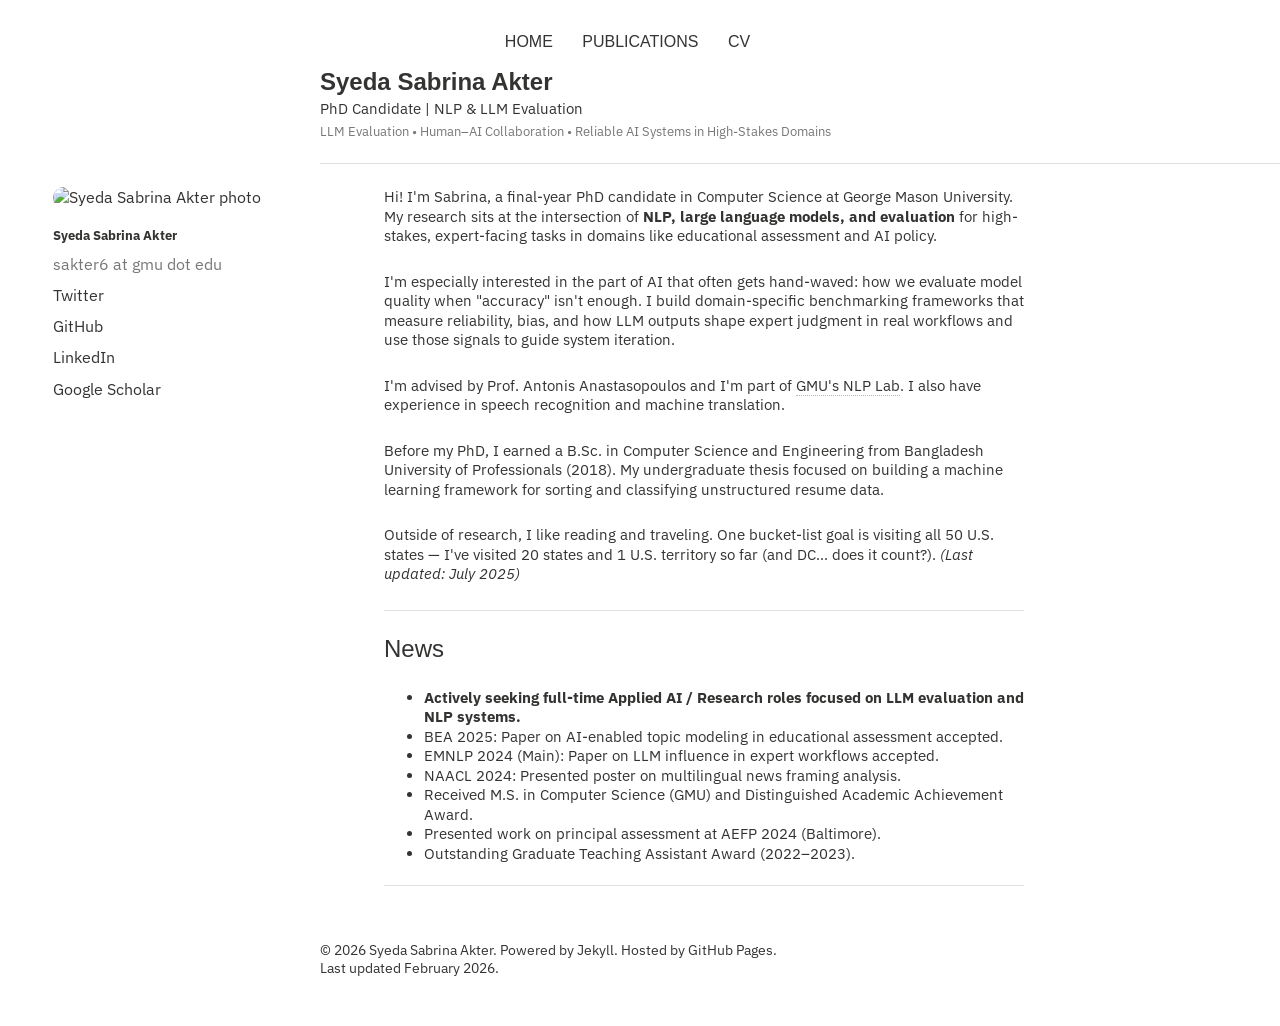
==== commit 4bbf2677: "Move name/title header above sidebar; sidebar now starts below header Lift the name + PhD Candidate " ====
--- a/index.html
+++ b/index.html
@@ -30,9 +30,18 @@
 
 <div id="main" role="main">
 
+<div class="article-header">
+    <div style="margin-bottom:8px;">
+        <h3 style="margin:0 0 4px 0;"><b>Syeda Sabrina Akter</b></h3>
+        <p style="margin:0 0 6px 0; font-size:15px;">PhD Candidate | NLP &amp; LLM Evaluation</p>
+        <p style="margin:0; font-size:13px; color:#777;">LLM Evaluation • Human–AI Collaboration • Reliable AI Systems in High-Stakes Domains</p>
+    </div>
+    <hr class="content-divider">
+</div>
+
 <div class="article-author-side my_basics">
 
-    <img src="images/profile_pic.jpg" class="bio-photo" style="max-width:100%;" alt="Syeda Sabrina Akter photo">
+    <img src="images/profile_pic.jpeg" class="bio-photo" style="max-width:100%;" alt="Syeda Sabrina Akter photo">
 
     <p class="sidebar-name" style="margin:20px 0 6px 0; font-weight:bold; font-style:normal;">Syeda Sabrina Akter</p>
 
@@ -48,13 +57,6 @@
 
 <article>
 <div class="article-wrap">
-
-<div style="margin-bottom:8px;">
-    <h3 style="margin:0 0 4px 0;"><b>Syeda Sabrina Akter</b></h3>
-    <p style="margin:0 0 6px 0; font-size:15px;">PhD Candidate | NLP &amp; LLM Evaluation</p>
-    <p style="margin:0; font-size:13px; color:#777;">LLM Evaluation • Human–AI Collaboration • Reliable AI Systems in High-Stakes Domains</p>
-</div>
-<hr class="content-divider">
 
 <p style="font-size:15px;">
 Hi! I'm Sabrina, a final-year PhD candidate in Computer Science at George Mason University. My research sits at the intersection of <b>NLP, large language models, and evaluation</b> for high-stakes, expert-facing tasks in domains like educational assessment and AI policy.
--- a/assets/css/additional.css
+++ b/assets/css/additional.css
@@ -146,6 +146,13 @@
   }
 }
 
+/* Full-width header block above the sidebar; aligned with article content */
+@media only screen and (min-width: 37.5em) {
+  .article-header {
+    margin-left: 25%;
+  }
+}
+
 @media only screen and (max-width: 600px) {
   .xs-language {
     position: absolute !important;
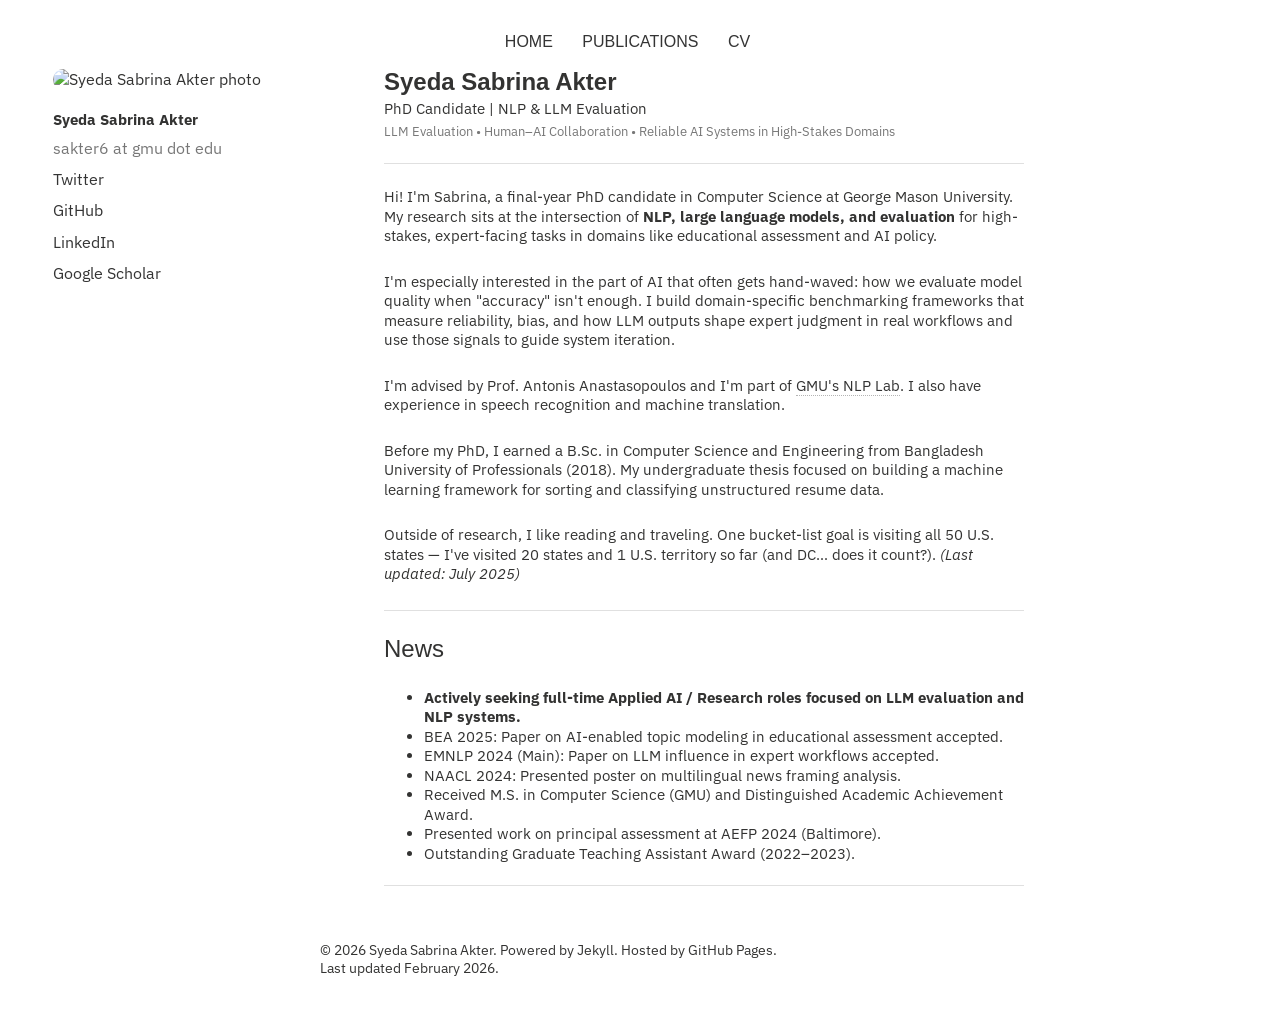
==== commit 2c26df96: "Restore two-column layout: sidebar left, name+bio right Move name/title/hr block back inside article" ====
--- a/index.html
+++ b/index.html
@@ -30,15 +30,6 @@
 
 <div id="main" role="main">
 
-<div class="article-header">
-    <div style="margin-bottom:8px;">
-        <h3 style="margin:0 0 4px 0;"><b>Syeda Sabrina Akter</b></h3>
-        <p style="margin:0 0 6px 0; font-size:15px;">PhD Candidate | NLP &amp; LLM Evaluation</p>
-        <p style="margin:0; font-size:13px; color:#777;">LLM Evaluation • Human–AI Collaboration • Reliable AI Systems in High-Stakes Domains</p>
-    </div>
-    <hr class="content-divider">
-</div>
-
 <div class="article-author-side my_basics">
 
     <img src="images/profile_pic.jpeg" class="bio-photo" style="max-width:100%;" alt="Syeda Sabrina Akter photo">
@@ -57,6 +48,13 @@
 
 <article>
 <div class="article-wrap">
+
+<div style="margin-bottom:8px;">
+    <h3 style="margin:0 0 4px 0;"><b>Syeda Sabrina Akter</b></h3>
+    <p style="margin:0 0 6px 0; font-size:15px;">PhD Candidate | NLP &amp; LLM Evaluation</p>
+    <p style="margin:0; font-size:13px; color:#777;">LLM Evaluation • Human–AI Collaboration • Reliable AI Systems in High-Stakes Domains</p>
+</div>
+<hr class="content-divider">
 
 <p style="font-size:15px;">
 Hi! I'm Sabrina, a final-year PhD candidate in Computer Science at George Mason University. My research sits at the intersection of <b>NLP, large language models, and evaluation</b> for high-stakes, expert-facing tasks in domains like educational assessment and AI policy.
--- a/assets/css/additional.css
+++ b/assets/css/additional.css
@@ -5,14 +5,15 @@
 
 .article-author-side p.sidebar-name {
   font-style: normal;
-  font-size: 13px;
-  max-width: 160px;
+  font-size: 15px;
+  max-width: none;
   white-space: nowrap;
 }
 
 .sidebar-contact p {
   font-style: normal;
-  font-size: 12px;
+  font-size: 15px;
+  max-width: none;
   white-space: nowrap;
 }
 
@@ -146,12 +147,6 @@
   }
 }
 
-/* Full-width header block above the sidebar; aligned with article content */
-@media only screen and (min-width: 37.5em) {
-  .article-header {
-    margin-left: 25%;
-  }
-}
 
 @media only screen and (max-width: 600px) {
   .xs-language {
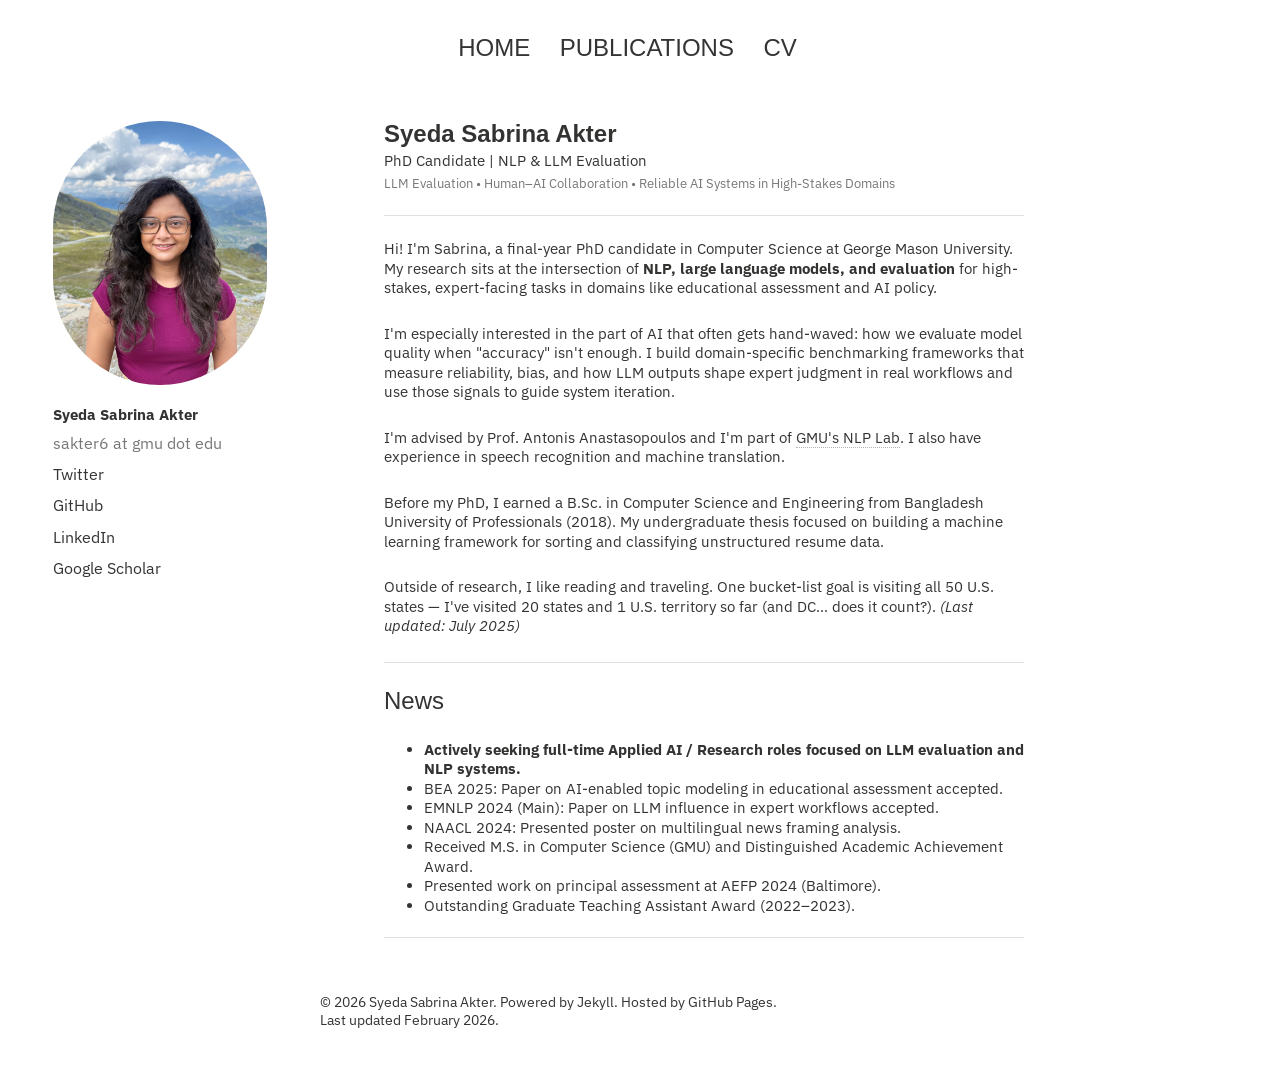
==== commit 8ca6299f: "Update index.html" ====
--- a/index.html
+++ b/index.html
@@ -27,12 +27,12 @@
         </nav>
     </div>
 </div>
-
+<br><br>
 <div id="main" role="main">
 
 <div class="article-author-side my_basics">
 
-    <img src="images/profile_pic.jpeg" class="bio-photo" style="max-width:100%;" alt="Syeda Sabrina Akter photo">
+    <img src="images/profile_pic.jpg" class="bio-photo" style="max-width:100%;" alt="Syeda Sabrina Akter photo">
 
     <p class="sidebar-name" style="margin:20px 0 6px 0; font-weight:bold; font-style:normal;">Syeda Sabrina Akter</p>
 
--- a/assets/css/additional.css
+++ b/assets/css/additional.css
@@ -147,6 +147,11 @@
   }
 }
 
+/* Match nav font size to the h3 name heading (24px / 1.5rem) */
+.top-navigation li {
+  font-size: 1.5rem;
+}
+
 
 @media only screen and (max-width: 600px) {
   .xs-language {
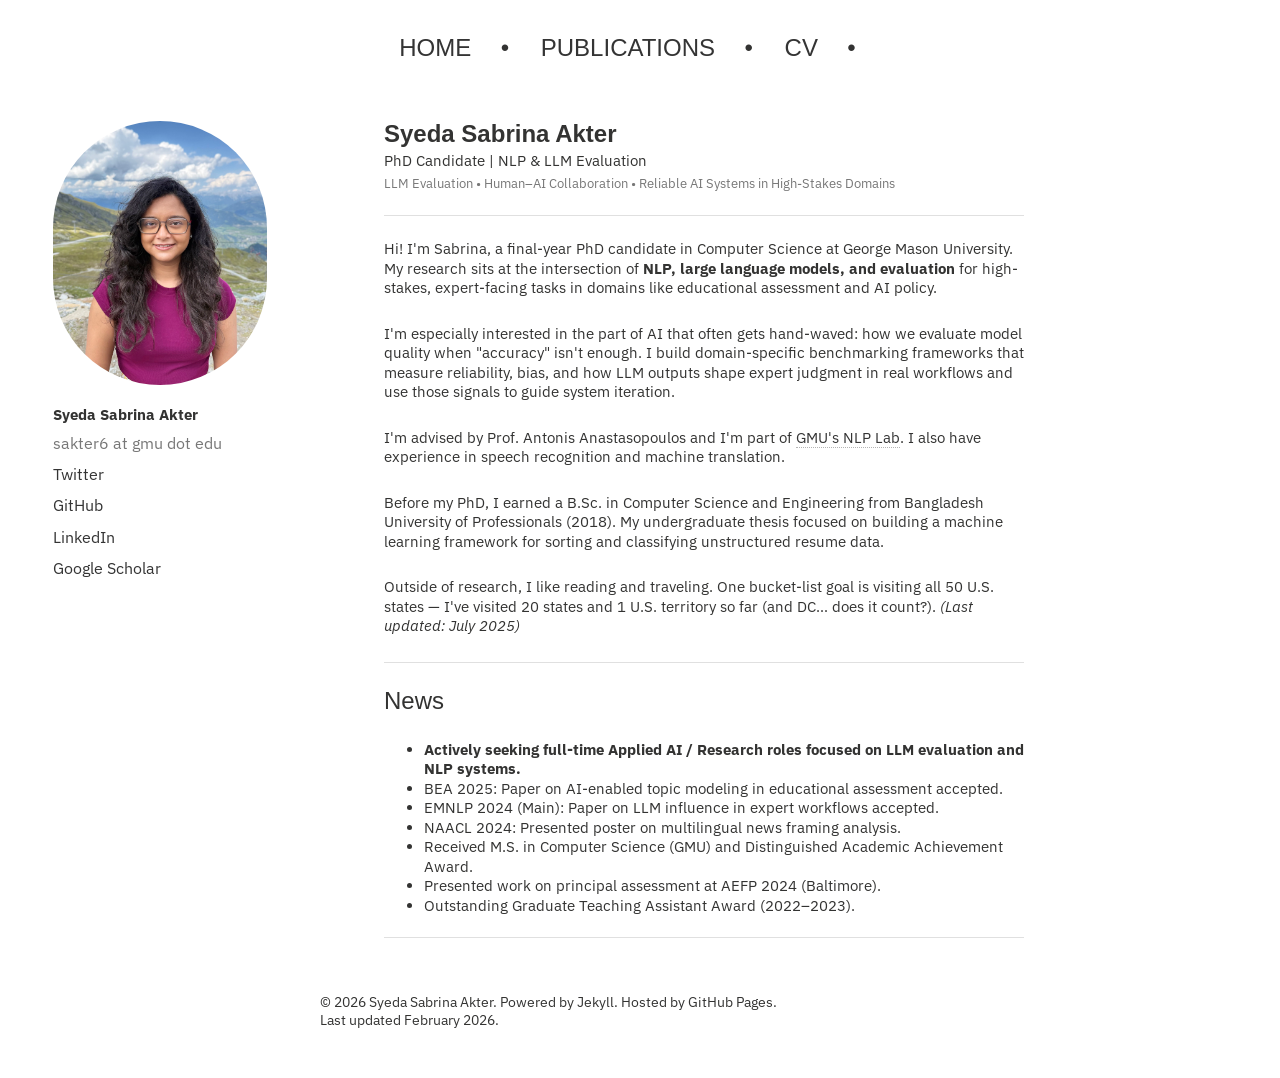
==== commit 4f0bd9c5: "Update index.html" ====
--- a/index.html
+++ b/index.html
@@ -21,8 +21,12 @@
         <nav role="navigation" id="site-nav" class="nav">
             <ul class="xs-nav">
                 <li><a href="index.html">HOME</a></li>
-                <li><a href="publications.html">PUBLICATIONS</a></li>
+                <li> • </li>
+                <li><a href="publications.html">PUBLICATIONS</a></li>                
+                <li> • </li>
                 <li><a href="syeda_sabrina_cv.pdf" target="_blank">CV</a></li>
+                <li> • </li>
+
             </ul>
         </nav>
     </div>
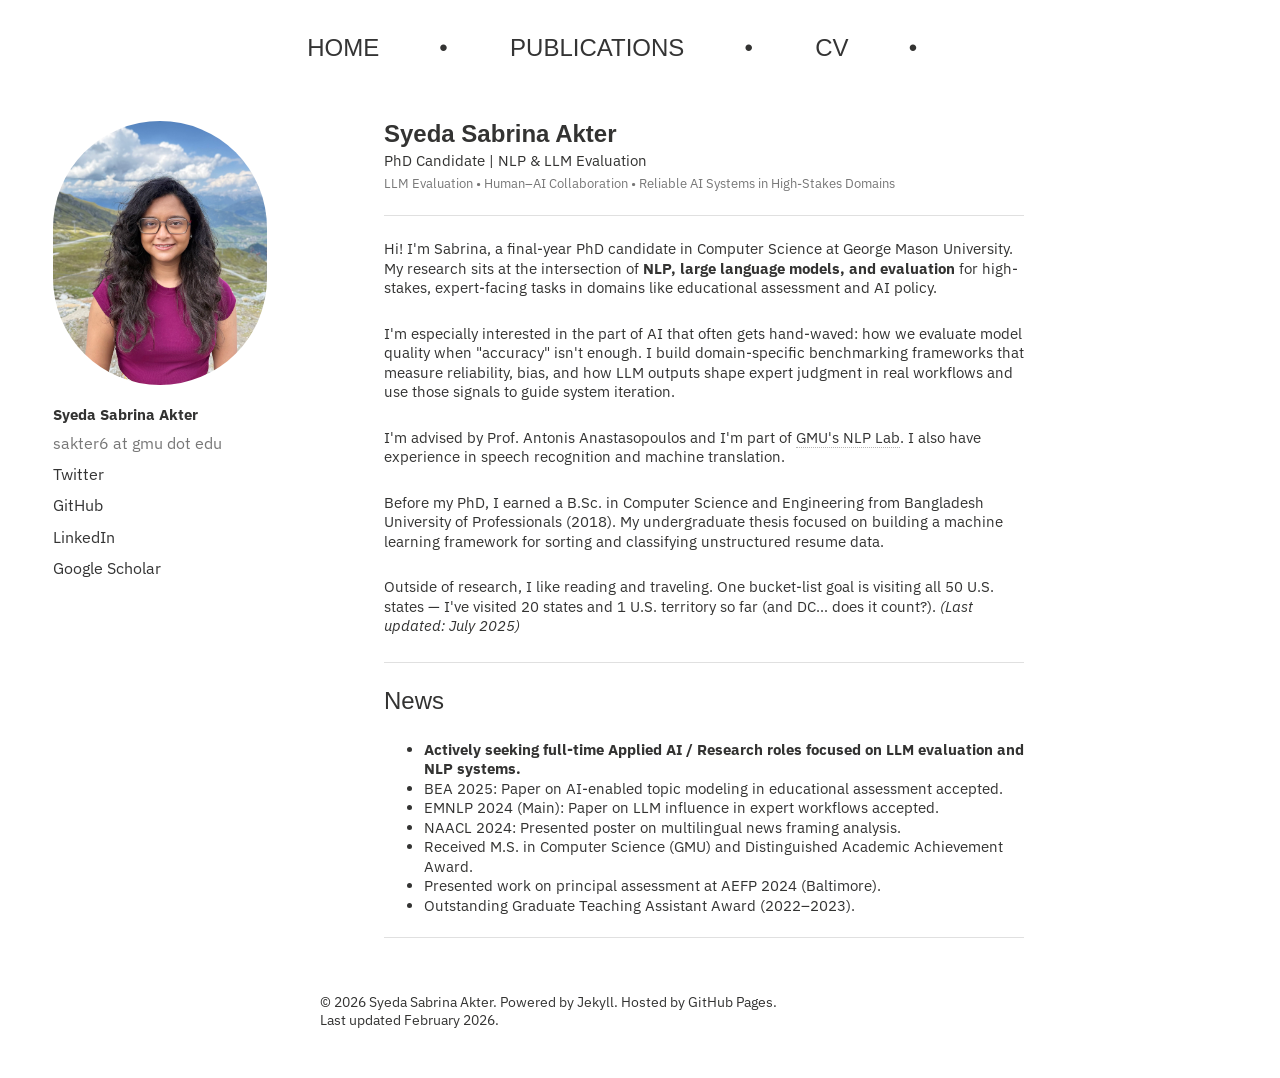
==== commit fc001616: "Update index.html" ====
--- a/index.html
+++ b/index.html
@@ -21,11 +21,11 @@
         <nav role="navigation" id="site-nav" class="nav">
             <ul class="xs-nav">
                 <li><a href="index.html">HOME</a></li>
-                <li> • </li>
+                <li> &emsp; • &emsp; </li>
                 <li><a href="publications.html">PUBLICATIONS</a></li>                
-                <li> • </li>
+                <li> &emsp; • &emsp; </li>
                 <li><a href="syeda_sabrina_cv.pdf" target="_blank">CV</a></li>
-                <li> • </li>
+                <li> &emsp; • &emsp; </li>
 
             </ul>
         </nav>
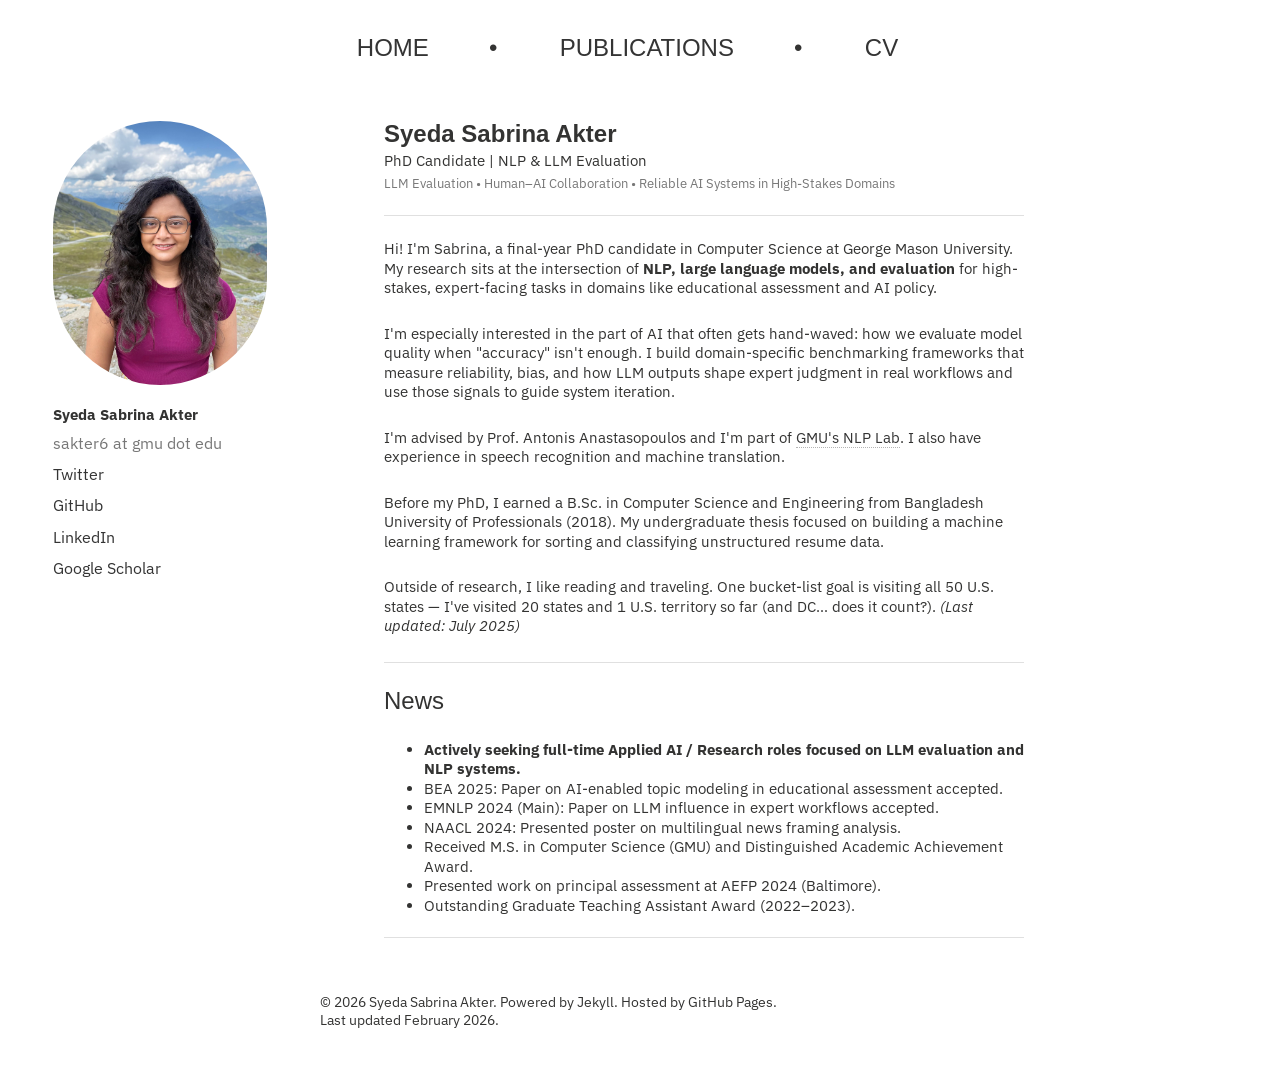
==== commit ee6edf72: "Update index.html" ====
--- a/index.html
+++ b/index.html
@@ -25,7 +25,7 @@
                 <li><a href="publications.html">PUBLICATIONS</a></li>                
                 <li> &emsp; • &emsp; </li>
                 <li><a href="syeda_sabrina_cv.pdf" target="_blank">CV</a></li>
-                <li> &emsp; • &emsp; </li>
+                
 
             </ul>
         </nav>
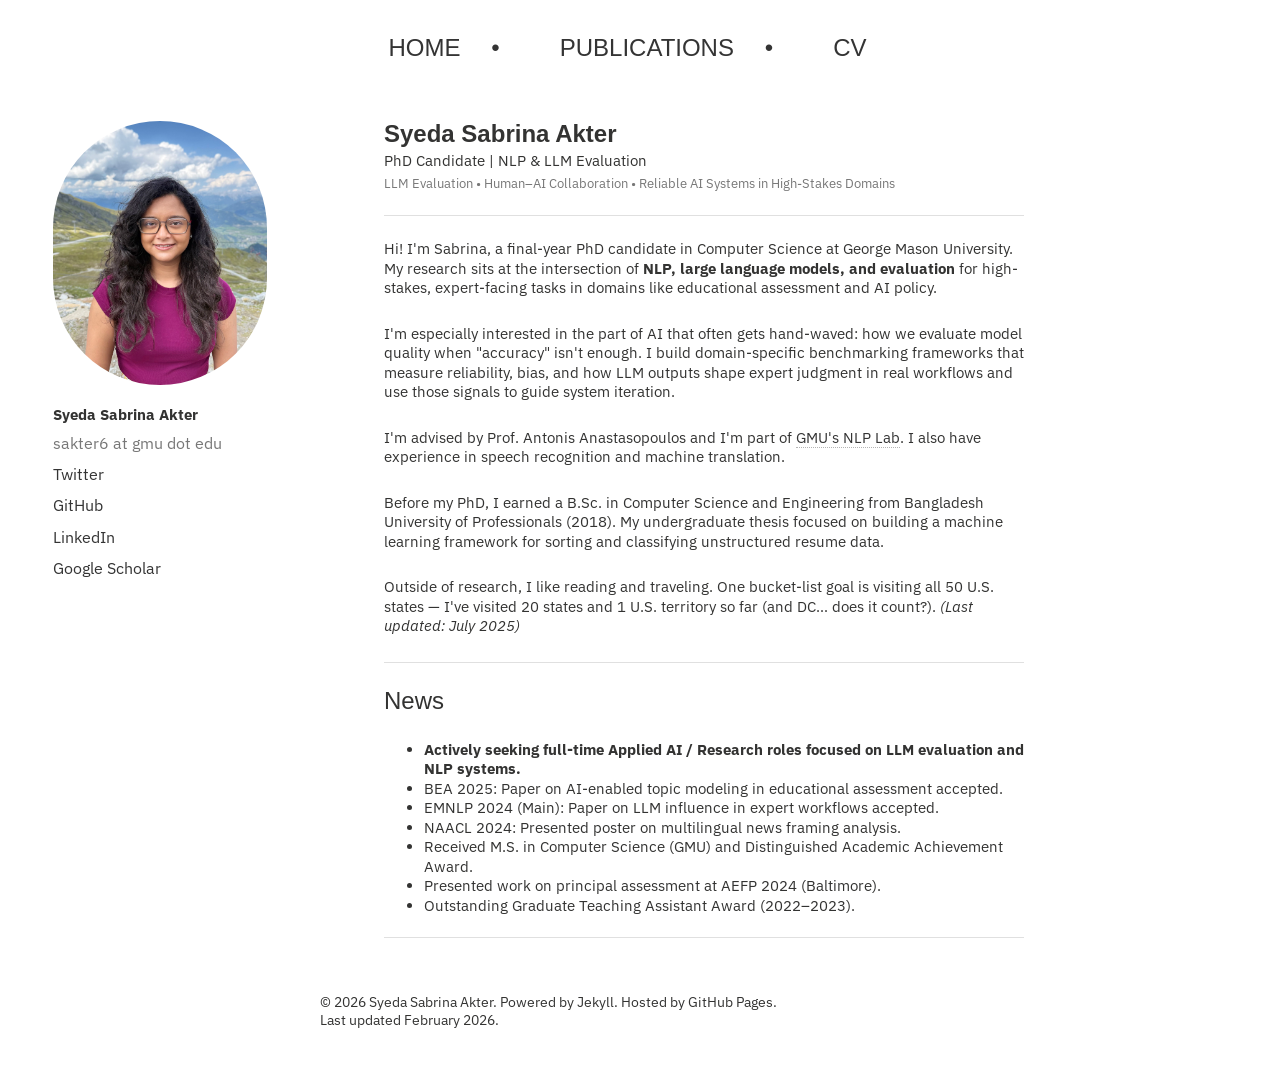
==== commit cae8fba4: "Update index.html" ====
--- a/index.html
+++ b/index.html
@@ -20,10 +20,8 @@
     <div class="top-navigation">
         <nav role="navigation" id="site-nav" class="nav">
             <ul class="xs-nav">
-                <li><a href="index.html">HOME</a></li>
-                <li> &emsp; • &emsp; </li>
-                <li><a href="publications.html">PUBLICATIONS</a></li>                
-                <li> &emsp; • &emsp; </li>
+                <li><a href="index.html">HOME&emsp; • &emsp;</a></li>
+                <li><a href="publications.html">PUBLICATIONS&emsp; • &emsp;</a></li>                
                 <li><a href="syeda_sabrina_cv.pdf" target="_blank">CV</a></li>
                 
 
